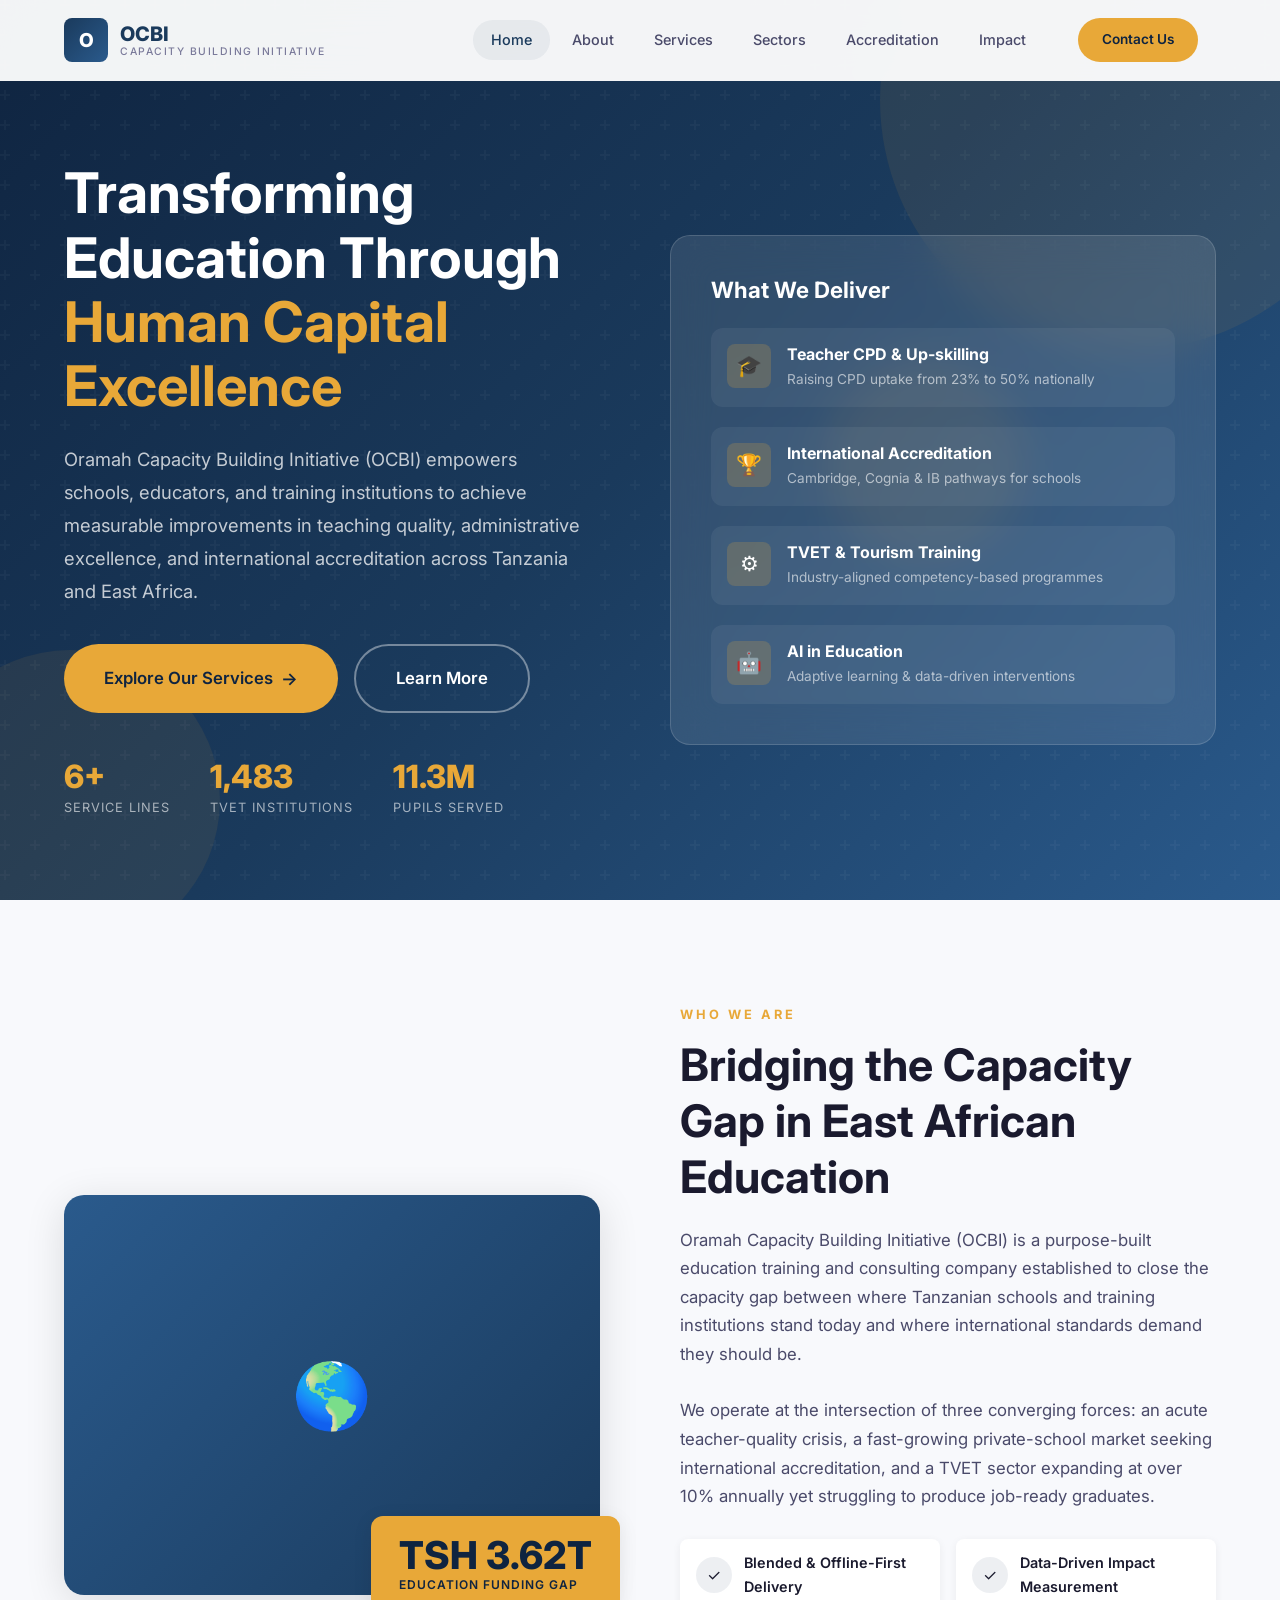
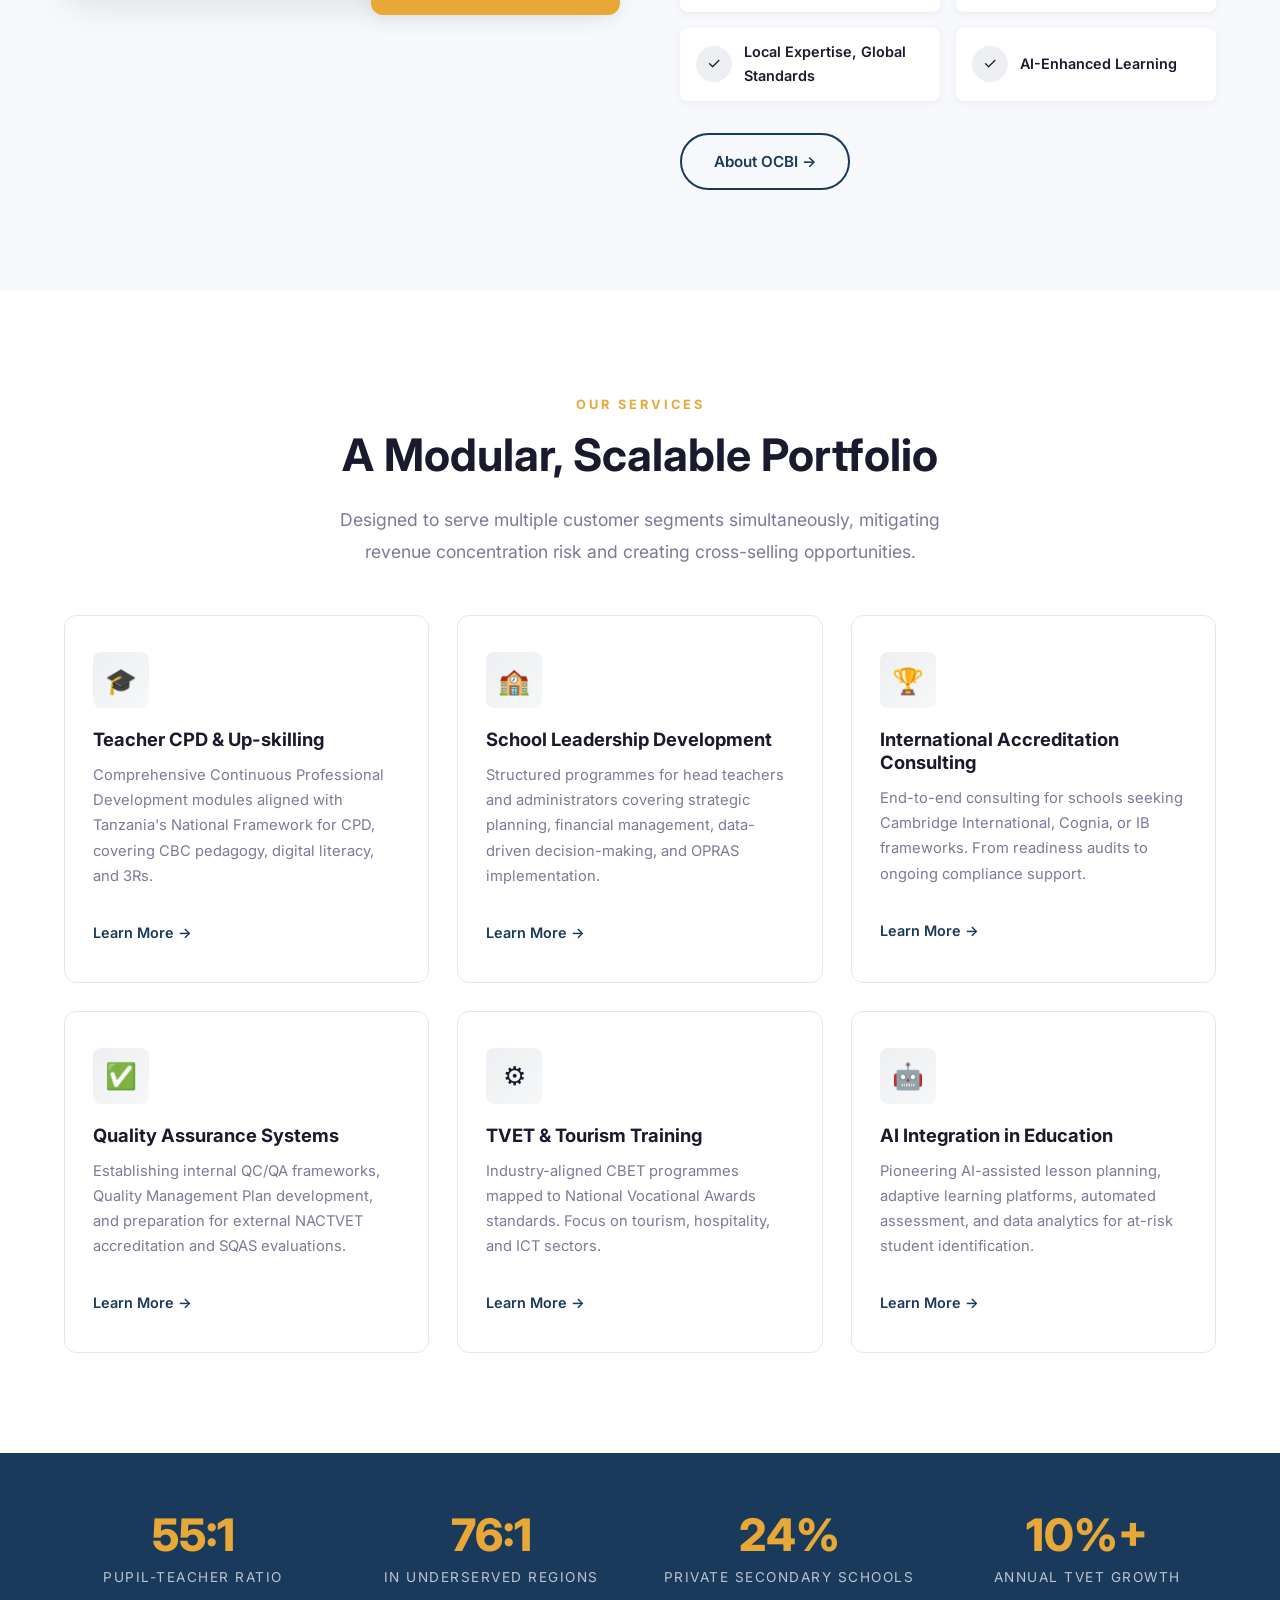
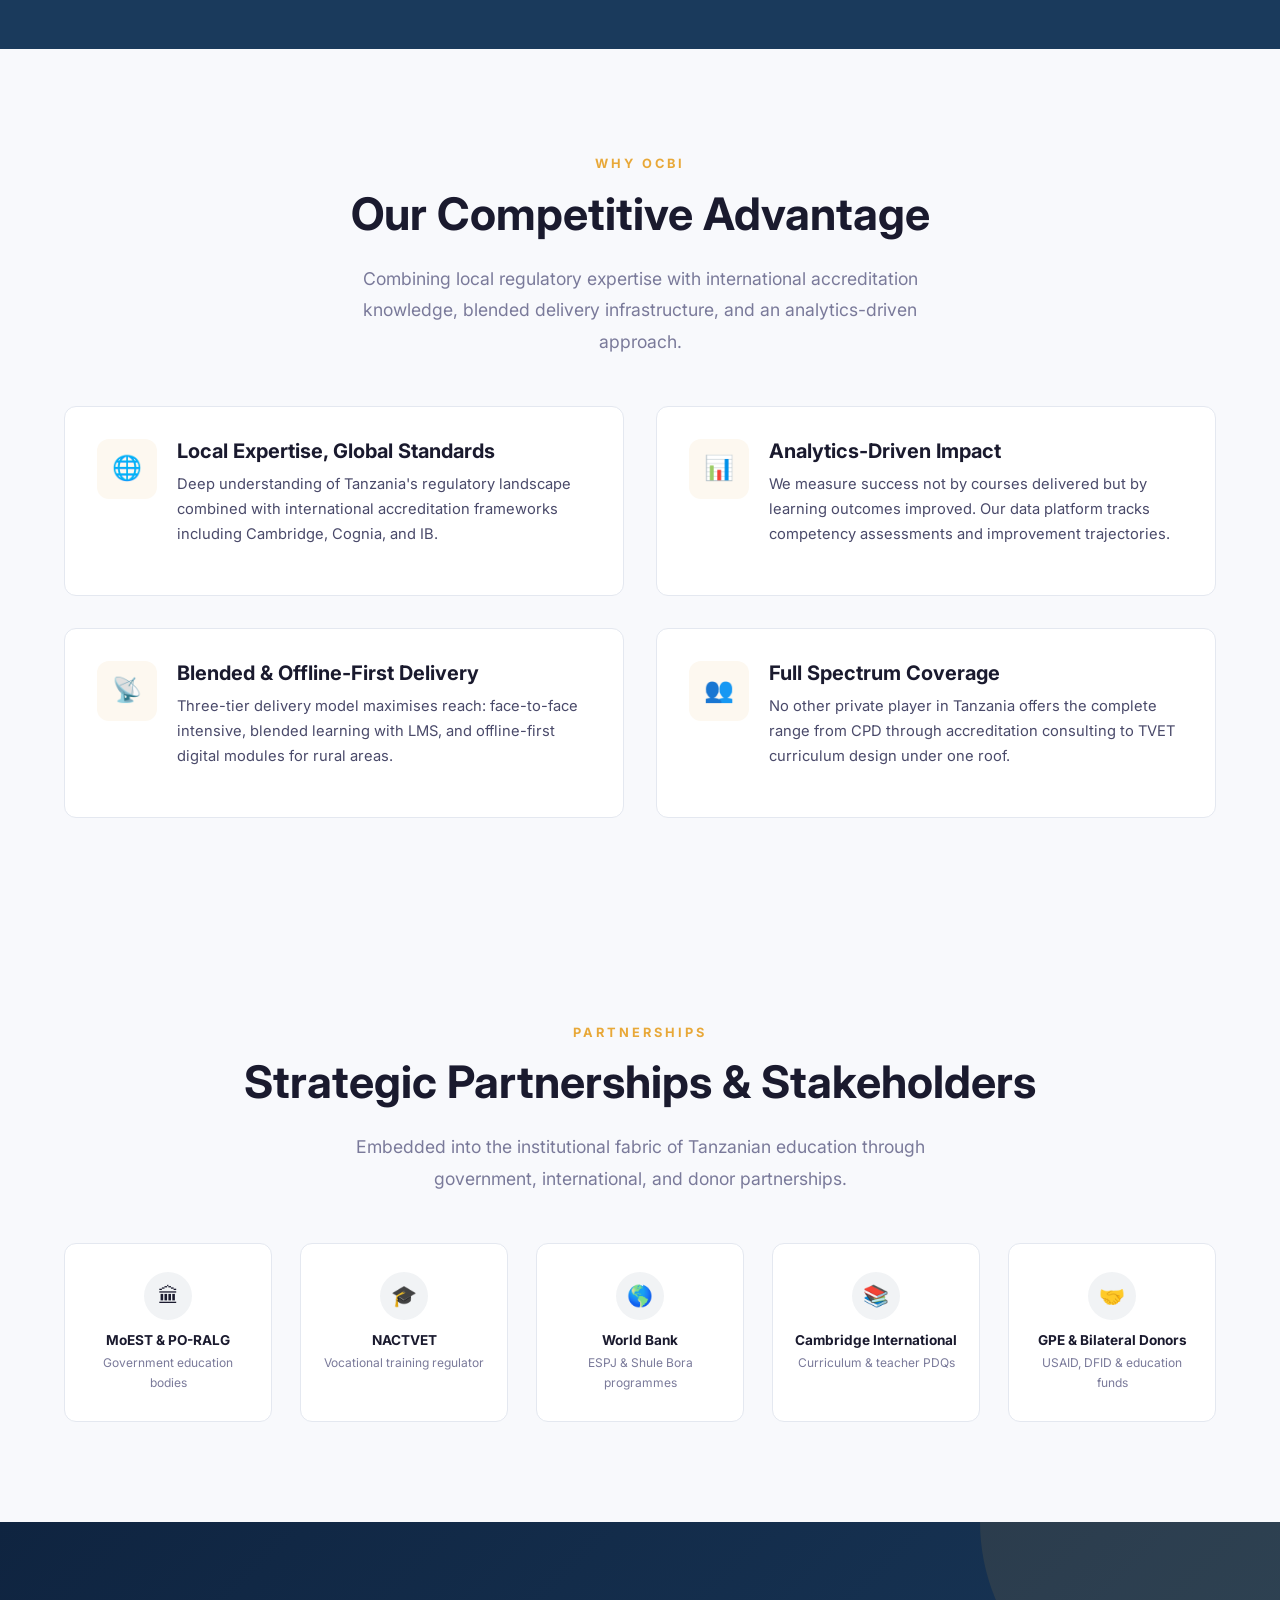
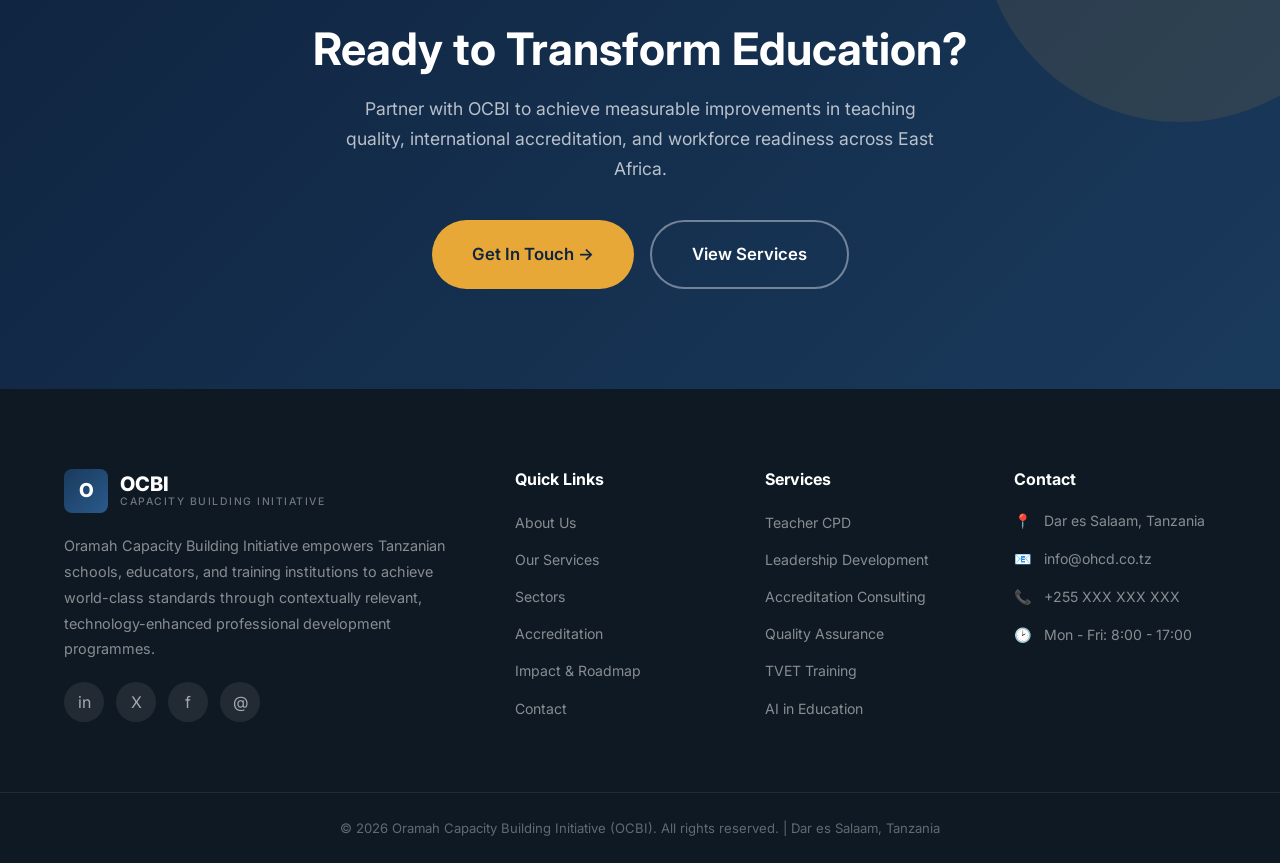
==== docs/index.html @ 350d7f21 "Rename to Oramah Capacity Building Initiative (OCBI) Rebrand from OHCD to OCBI across all pages. Mov" ====
<!DOCTYPE html>
<html lang="en">
<head>
  <meta charset="UTF-8">
  <meta name="viewport" content="width=device-width, initial-scale=1.0">
  <title>OCBI | Oramah Capacity Building Initiative</title>
  <meta name="description" content="Transforming education through professional development, international accreditation, and vocational training excellence in Tanzania and East Africa.">
  <link rel="preconnect" href="https://fonts.googleapis.com">
  <link href="https://fonts.googleapis.com/css2?family=Inter:wght@400;500;600;700;800&display=swap" rel="stylesheet">
  <link rel="stylesheet" href="css/styles.css">
</head>
<body>

  <!-- ========== HEADER ========== -->
  <header class="header" id="header">
    <div class="container">
      <a href="index.html" class="logo">
        <div class="logo-icon">O</div>
        <div class="logo-text">
          OCBI
          <span>Capacity Building Initiative</span>
        </div>
      </a>

      <nav class="nav-links" id="navLinks">
        <a href="index.html" class="active">Home</a>
        <a href="about.html">About</a>
        <a href="services.html">Services</a>
        <a href="sectors.html">Sectors</a>
        <a href="accreditation.html">Accreditation</a>
        <a href="impact.html">Impact</a>
        <a href="contact.html" class="nav-cta">
          <span class="btn btn-primary btn-sm">Contact Us</span>
        </a>
      </nav>

      <button class="mobile-toggle" id="mobileToggle" aria-label="Toggle menu">
        <span></span>
        <span></span>
        <span></span>
      </button>
    </div>
  </header>

  <!-- ========== HERO ========== -->
  <section class="hero">
    <div class="hero-bg-shapes">
      <div class="shape shape-1"></div>
      <div class="shape shape-2"></div>
      <div class="shape shape-3"></div>
    </div>
    <div class="container">
      <div class="hero-grid">
        <div class="hero-content">
          <h1>
            Transforming Education Through
            <span class="highlight">Human Capital Excellence</span>
          </h1>
          <p>
            Oramah Capacity Building Initiative (OCBI) empowers schools, educators, and training institutions
            to achieve measurable improvements in teaching quality, administrative excellence, and
            international accreditation across Tanzania and East Africa.
          </p>
          <div class="hero-buttons">
            <a href="services.html" class="btn btn-primary btn-lg">
              Explore Our Services
              <span class="btn-icon">&rarr;</span>
            </a>
            <a href="about.html" class="btn btn-secondary btn-lg">
              Learn More
            </a>
          </div>
          <div class="hero-stats">
            <div class="hero-stat">
              <div class="number">6+</div>
              <div class="label">Service Lines</div>
            </div>
            <div class="hero-stat">
              <div class="number">1,483</div>
              <div class="label">TVET Institutions</div>
            </div>
            <div class="hero-stat">
              <div class="number">11.3M</div>
              <div class="label">Pupils Served</div>
            </div>
          </div>
        </div>

        <div class="hero-visual">
          <div class="hero-card">
            <h3>What We Deliver</h3>
            <div class="hero-card-item">
              <div class="hero-card-icon">&#127891;</div>
              <div>
                <h4>Teacher CPD & Up-skilling</h4>
                <p>Raising CPD uptake from 23% to 50% nationally</p>
              </div>
            </div>
            <div class="hero-card-item">
              <div class="hero-card-icon">&#127942;</div>
              <div>
                <h4>International Accreditation</h4>
                <p>Cambridge, Cognia & IB pathways for schools</p>
              </div>
            </div>
            <div class="hero-card-item">
              <div class="hero-card-icon">&#9881;</div>
              <div>
                <h4>TVET & Tourism Training</h4>
                <p>Industry-aligned competency-based programmes</p>
              </div>
            </div>
            <div class="hero-card-item">
              <div class="hero-card-icon">&#129302;</div>
              <div>
                <h4>AI in Education</h4>
                <p>Adaptive learning & data-driven interventions</p>
              </div>
            </div>
          </div>
        </div>
      </div>
    </div>
  </section>

  <!-- ========== ABOUT PREVIEW ========== -->
  <section class="section about-preview">
    <div class="container">
      <div class="about-grid">
        <div class="about-image fade-up">
          <div class="about-image-main">&#127758;</div>
          <div class="about-image-badge">
            <div class="big-num">TSH 3.62T</div>
            <div class="badge-text">Education Funding Gap</div>
          </div>
        </div>
        <div class="about-text fade-up">
          <span class="section-label">Who We Are</span>
          <h2 class="section-title">Bridging the Capacity Gap in East African Education</h2>
          <p>
            Oramah Capacity Building Initiative (OCBI) is a purpose-built education training and consulting
            company established to close the capacity gap between where Tanzanian schools and training
            institutions stand today and where international standards demand they should be.
          </p>
          <p>
            We operate at the intersection of three converging forces: an acute teacher-quality crisis,
            a fast-growing private-school market seeking international accreditation, and a TVET sector
            expanding at over 10% annually yet struggling to produce job-ready graduates.
          </p>
          <div class="about-features">
            <div class="about-feature">
              <div class="about-feature-icon">&#10003;</div>
              <span>Blended & Offline-First Delivery</span>
            </div>
            <div class="about-feature">
              <div class="about-feature-icon">&#10003;</div>
              <span>Data-Driven Impact Measurement</span>
            </div>
            <div class="about-feature">
              <div class="about-feature-icon">&#10003;</div>
              <span>Local Expertise, Global Standards</span>
            </div>
            <div class="about-feature">
              <div class="about-feature-icon">&#10003;</div>
              <span>AI-Enhanced Learning</span>
            </div>
          </div>
          <a href="about.html" class="btn btn-outline">About OCBI &rarr;</a>
        </div>
      </div>
    </div>
  </section>

  <!-- ========== SERVICES OVERVIEW ========== -->
  <section class="section">
    <div class="container">
      <div class="text-center fade-up">
        <span class="section-label">Our Services</span>
        <h2 class="section-title">A Modular, Scalable Portfolio</h2>
        <p class="section-subtitle">
          Designed to serve multiple customer segments simultaneously, mitigating revenue concentration
          risk and creating cross-selling opportunities.
        </p>
      </div>
      <div class="services-grid">
        <div class="service-card fade-up">
          <div class="service-icon">&#127891;</div>
          <h3>Teacher CPD & Up-skilling</h3>
          <p>Comprehensive Continuous Professional Development modules aligned with Tanzania's National Framework for CPD, covering CBC pedagogy, digital literacy, and 3Rs.</p>
          <a href="services.html" class="learn-more">Learn More &rarr;</a>
        </div>
        <div class="service-card fade-up">
          <div class="service-icon">&#127979;</div>
          <h3>School Leadership Development</h3>
          <p>Structured programmes for head teachers and administrators covering strategic planning, financial management, data-driven decision-making, and OPRAS implementation.</p>
          <a href="services.html" class="learn-more">Learn More &rarr;</a>
        </div>
        <div class="service-card fade-up">
          <div class="service-icon">&#127942;</div>
          <h3>International Accreditation Consulting</h3>
          <p>End-to-end consulting for schools seeking Cambridge International, Cognia, or IB frameworks. From readiness audits to ongoing compliance support.</p>
          <a href="services.html" class="learn-more">Learn More &rarr;</a>
        </div>
        <div class="service-card fade-up">
          <div class="service-icon">&#9989;</div>
          <h3>Quality Assurance Systems</h3>
          <p>Establishing internal QC/QA frameworks, Quality Management Plan development, and preparation for external NACTVET accreditation and SQAS evaluations.</p>
          <a href="services.html" class="learn-more">Learn More &rarr;</a>
        </div>
        <div class="service-card fade-up">
          <div class="service-icon">&#9881;</div>
          <h3>TVET & Tourism Training</h3>
          <p>Industry-aligned CBET programmes mapped to National Vocational Awards standards. Focus on tourism, hospitality, and ICT sectors.</p>
          <a href="services.html" class="learn-more">Learn More &rarr;</a>
        </div>
        <div class="service-card fade-up">
          <div class="service-icon">&#129302;</div>
          <h3>AI Integration in Education</h3>
          <p>Pioneering AI-assisted lesson planning, adaptive learning platforms, automated assessment, and data analytics for at-risk student identification.</p>
          <a href="services.html" class="learn-more">Learn More &rarr;</a>
        </div>
      </div>
    </div>
  </section>

  <!-- ========== STATS BAR ========== -->
  <section class="stats-bar">
    <div class="container">
      <div class="stats-grid">
        <div class="stat-item fade-up">
          <div class="stat-number" data-count="55">55:1</div>
          <div class="stat-label">Pupil-Teacher Ratio</div>
        </div>
        <div class="stat-item fade-up">
          <div class="stat-number">76:1</div>
          <div class="stat-label">In Underserved Regions</div>
        </div>
        <div class="stat-item fade-up">
          <div class="stat-number">24%</div>
          <div class="stat-label">Private Secondary Schools</div>
        </div>
        <div class="stat-item fade-up">
          <div class="stat-number">10%+</div>
          <div class="stat-label">Annual TVET Growth</div>
        </div>
      </div>
    </div>
  </section>

  <!-- ========== WHY CHOOSE US ========== -->
  <section class="section" style="background: var(--bg-light);">
    <div class="container">
      <div class="text-center fade-up">
        <span class="section-label">Why OCBI</span>
        <h2 class="section-title">Our Competitive Advantage</h2>
        <p class="section-subtitle">
          Combining local regulatory expertise with international accreditation knowledge,
          blended delivery infrastructure, and an analytics-driven approach.
        </p>
      </div>
      <div class="why-grid">
        <div class="why-card fade-up">
          <div class="why-icon">&#127760;</div>
          <div>
            <h4>Local Expertise, Global Standards</h4>
            <p>Deep understanding of Tanzania's regulatory landscape combined with international accreditation frameworks including Cambridge, Cognia, and IB.</p>
          </div>
        </div>
        <div class="why-card fade-up">
          <div class="why-icon">&#128202;</div>
          <div>
            <h4>Analytics-Driven Impact</h4>
            <p>We measure success not by courses delivered but by learning outcomes improved. Our data platform tracks competency assessments and improvement trajectories.</p>
          </div>
        </div>
        <div class="why-card fade-up">
          <div class="why-icon">&#128225;</div>
          <div>
            <h4>Blended & Offline-First Delivery</h4>
            <p>Three-tier delivery model maximises reach: face-to-face intensive, blended learning with LMS, and offline-first digital modules for rural areas.</p>
          </div>
        </div>
        <div class="why-card fade-up">
          <div class="why-icon">&#128101;</div>
          <div>
            <h4>Full Spectrum Coverage</h4>
            <p>No other private player in Tanzania offers the complete range from CPD through accreditation consulting to TVET curriculum design under one roof.</p>
          </div>
        </div>
      </div>
    </div>
  </section>

  <!-- ========== PARTNERS ========== -->
  <section class="section partners">
    <div class="container">
      <div class="text-center fade-up">
        <span class="section-label">Partnerships</span>
        <h2 class="section-title">Strategic Partnerships & Stakeholders</h2>
        <p class="section-subtitle">
          Embedded into the institutional fabric of Tanzanian education through
          government, international, and donor partnerships.
        </p>
      </div>
      <div class="partners-grid">
        <div class="partner-card fade-up">
          <div class="partner-icon">&#127963;</div>
          <h5>MoEST & PO-RALG</h5>
          <p>Government education bodies</p>
        </div>
        <div class="partner-card fade-up">
          <div class="partner-icon">&#127891;</div>
          <h5>NACTVET</h5>
          <p>Vocational training regulator</p>
        </div>
        <div class="partner-card fade-up">
          <div class="partner-icon">&#127758;</div>
          <h5>World Bank</h5>
          <p>ESPJ & Shule Bora programmes</p>
        </div>
        <div class="partner-card fade-up">
          <div class="partner-icon">&#128218;</div>
          <h5>Cambridge International</h5>
          <p>Curriculum & teacher PDQs</p>
        </div>
        <div class="partner-card fade-up">
          <div class="partner-icon">&#129309;</div>
          <h5>GPE & Bilateral Donors</h5>
          <p>USAID, DFID & education funds</p>
        </div>
      </div>
    </div>
  </section>

  <!-- ========== CTA ========== -->
  <section class="section cta-section">
    <div class="container" style="position: relative; z-index: 2;">
      <div class="fade-up">
        <h2>Ready to Transform Education?</h2>
        <p>
          Partner with OCBI to achieve measurable improvements in teaching quality,
          international accreditation, and workforce readiness across East Africa.
        </p>
        <div class="cta-buttons">
          <a href="contact.html" class="btn btn-primary btn-lg">Get In Touch &rarr;</a>
          <a href="services.html" class="btn btn-secondary btn-lg">View Services</a>
        </div>
      </div>
    </div>
  </section>

  <!-- ========== FOOTER ========== -->
  <footer class="footer">
    <div class="container">
      <div class="footer-grid">
        <div class="footer-about">
          <a href="index.html" class="logo" style="margin-bottom: 20px;">
            <div class="logo-icon">O</div>
            <div class="logo-text" style="color: white;">
              OCBI
              <span style="color: rgba(255,255,255,0.4);">Capacity Building Initiative</span>
            </div>
          </a>
          <p>
            Oramah Capacity Building Initiative empowers Tanzanian schools, educators, and
            training institutions to achieve world-class standards through contextually
            relevant, technology-enhanced professional development programmes.
          </p>
          <div class="footer-social">
            <a href="#" aria-label="LinkedIn">in</a>
            <a href="#" aria-label="Twitter">X</a>
            <a href="#" aria-label="Facebook">f</a>
            <a href="#" aria-label="Email">@</a>
          </div>
        </div>

        <div>
          <h4>Quick Links</h4>
          <ul>
            <li><a href="about.html">About Us</a></li>
            <li><a href="services.html">Our Services</a></li>
            <li><a href="sectors.html">Sectors</a></li>
            <li><a href="accreditation.html">Accreditation</a></li>
            <li><a href="impact.html">Impact & Roadmap</a></li>
            <li><a href="contact.html">Contact</a></li>
          </ul>
        </div>

        <div>
          <h4>Services</h4>
          <ul>
            <li><a href="services.html">Teacher CPD</a></li>
            <li><a href="services.html">Leadership Development</a></li>
            <li><a href="services.html">Accreditation Consulting</a></li>
            <li><a href="services.html">Quality Assurance</a></li>
            <li><a href="services.html">TVET Training</a></li>
            <li><a href="services.html">AI in Education</a></li>
          </ul>
        </div>

        <div>
          <h4>Contact</h4>
          <div class="footer-contact-item">
            <span class="icon">&#128205;</span>
            <span>Dar es Salaam, Tanzania</span>
          </div>
          <div class="footer-contact-item">
            <span class="icon">&#128231;</span>
            <span>info@ohcd.co.tz</span>
          </div>
          <div class="footer-contact-item">
            <span class="icon">&#128222;</span>
            <span>+255 XXX XXX XXX</span>
          </div>
          <div class="footer-contact-item">
            <span class="icon">&#128337;</span>
            <span>Mon - Fri: 8:00 - 17:00</span>
          </div>
        </div>
      </div>
    </div>
    <div class="footer-bottom">
      <div class="container">
        &copy; 2026 Oramah Capacity Building Initiative (OCBI). All rights reserved. | Dar es Salaam, Tanzania
      </div>
    </div>
  </footer>

  <script src="js/main.js"></script>
</body>
</html>
---- docs/css/styles.css ----
/* ============================================
   ORAMAH HUMAN CAPITAL DEVELOPMENT (OCBI)
   Professional Website Styles
   ============================================ */

/* ---------- CSS Variables ---------- */
:root {
  --primary: #1a3a5c;
  --primary-dark: #0f2440;
  --primary-light: #2a5a8c;
  --accent: #e8a838;
  --accent-dark: #c98a20;
  --accent-light: #f5c462;
  --success: #2ecc71;
  --text-dark: #1a1a2e;
  --text-medium: #4a4a6a;
  --text-light: #7a7a9a;
  --bg-white: #ffffff;
  --bg-light: #f8f9fc;
  --bg-cream: #fdf8f0;
  --bg-dark: #0f1923;
  --border-light: #e4e8f0;
  --shadow-sm: 0 2px 8px rgba(0, 0, 0, 0.06);
  --shadow-md: 0 4px 20px rgba(0, 0, 0, 0.08);
  --shadow-lg: 0 8px 40px rgba(0, 0, 0, 0.12);
  --shadow-xl: 0 16px 60px rgba(0, 0, 0, 0.16);
  --radius-sm: 8px;
  --radius-md: 12px;
  --radius-lg: 20px;
  --radius-xl: 28px;
  --transition: all 0.3s cubic-bezier(0.4, 0, 0.2, 1);
  --font-heading: 'Inter', 'Segoe UI', sans-serif;
  --font-body: 'Inter', 'Segoe UI', sans-serif;
}

/* ---------- Reset & Base ---------- */
*,
*::before,
*::after {
  margin: 0;
  padding: 0;
  box-sizing: border-box;
}

html {
  scroll-behavior: smooth;
  font-size: 16px;
}

body {
  font-family: var(--font-body);
  color: var(--text-dark);
  line-height: 1.7;
  background: var(--bg-white);
  overflow-x: hidden;
}

a {
  text-decoration: none;
  color: inherit;
  transition: var(--transition);
}

ul {
  list-style: none;
}

img {
  max-width: 100%;
  height: auto;
  display: block;
}

.container {
  max-width: 1200px;
  margin: 0 auto;
  padding: 0 24px;
}

.container-wide {
  max-width: 1400px;
  margin: 0 auto;
  padding: 0 24px;
}

/* ---------- Typography ---------- */
h1, h2, h3, h4, h5, h6 {
  font-family: var(--font-heading);
  font-weight: 700;
  line-height: 1.25;
  color: var(--text-dark);
}

h1 { font-size: clamp(2.2rem, 5vw, 3.5rem); }
h2 { font-size: clamp(1.8rem, 4vw, 2.8rem); }
h3 { font-size: clamp(1.3rem, 3vw, 1.8rem); }
h4 { font-size: 1.25rem; }
h5 { font-size: 1.1rem; }

p {
  color: var(--text-medium);
  margin-bottom: 1rem;
}

.section-label {
  display: inline-block;
  font-size: 0.8rem;
  font-weight: 700;
  letter-spacing: 3px;
  text-transform: uppercase;
  color: var(--accent);
  margin-bottom: 12px;
}

.section-title {
  margin-bottom: 20px;
}

.section-subtitle {
  font-size: 1.1rem;
  color: var(--text-light);
  max-width: 640px;
  line-height: 1.8;
}

.text-center { text-align: center; }
.text-center .section-subtitle { margin: 0 auto; }

/* ---------- Buttons ---------- */
.btn {
  display: inline-flex;
  align-items: center;
  gap: 8px;
  padding: 14px 32px;
  border-radius: 50px;
  font-family: var(--font-body);
  font-size: 0.95rem;
  font-weight: 600;
  border: none;
  cursor: pointer;
  transition: var(--transition);
  white-space: nowrap;
}

.btn-primary {
  background: var(--accent);
  color: var(--primary-dark);
}

.btn-primary:hover {
  background: var(--accent-dark);
  transform: translateY(-2px);
  box-shadow: 0 8px 25px rgba(232, 168, 56, 0.35);
}

.btn-secondary {
  background: transparent;
  color: var(--bg-white);
  border: 2px solid rgba(255, 255, 255, 0.4);
}

.btn-secondary:hover {
  background: rgba(255, 255, 255, 0.1);
  border-color: rgba(255, 255, 255, 0.8);
}

.btn-outline {
  background: transparent;
  color: var(--primary);
  border: 2px solid var(--primary);
}

.btn-outline:hover {
  background: var(--primary);
  color: var(--bg-white);
  transform: translateY(-2px);
}

.btn-dark {
  background: var(--primary);
  color: var(--bg-white);
}

.btn-dark:hover {
  background: var(--primary-dark);
  transform: translateY(-2px);
  box-shadow: 0 8px 25px rgba(26, 58, 92, 0.35);
}

.btn-lg {
  padding: 18px 40px;
  font-size: 1.05rem;
}

.btn-sm {
  padding: 10px 24px;
  font-size: 0.85rem;
}

.btn-icon {
  font-size: 1.1rem;
}

/* ---------- Header / Navigation ---------- */
.header {
  position: fixed;
  top: 0;
  left: 0;
  right: 0;
  z-index: 1000;
  background: rgba(255, 255, 255, 0.95);
  backdrop-filter: blur(20px);
  border-bottom: 1px solid transparent;
  transition: var(--transition);
}

.header.scrolled {
  border-bottom-color: var(--border-light);
  box-shadow: var(--shadow-sm);
}

.header .container {
  display: flex;
  align-items: center;
  justify-content: space-between;
  height: 80px;
}

.logo {
  display: flex;
  align-items: center;
  gap: 12px;
}

.logo-icon {
  width: 44px;
  height: 44px;
  background: linear-gradient(135deg, var(--primary), var(--primary-light));
  border-radius: var(--radius-sm);
  display: flex;
  align-items: center;
  justify-content: center;
  color: var(--bg-white);
  font-weight: 800;
  font-size: 1.2rem;
}

.logo-text {
  font-size: 1.25rem;
  font-weight: 800;
  color: var(--primary);
  line-height: 1.2;
}

.logo-text span {
  display: block;
  font-size: 0.65rem;
  font-weight: 500;
  color: var(--text-light);
  letter-spacing: 1.5px;
  text-transform: uppercase;
}

.nav-links {
  display: flex;
  align-items: center;
  gap: 4px;
}

.nav-links a {
  padding: 8px 18px;
  font-size: 0.9rem;
  font-weight: 500;
  color: var(--text-medium);
  border-radius: 50px;
  transition: var(--transition);
}

.nav-links a:hover,
.nav-links a.active {
  color: var(--primary);
  background: rgba(26, 58, 92, 0.06);
}

.nav-cta {
  margin-left: 12px;
}

.mobile-toggle {
  display: none;
  background: none;
  border: none;
  cursor: pointer;
  padding: 8px;
}

.mobile-toggle span {
  display: block;
  width: 24px;
  height: 2px;
  background: var(--text-dark);
  margin: 6px 0;
  transition: var(--transition);
  border-radius: 2px;
}

/* ---------- Hero Section ---------- */
.hero {
  position: relative;
  min-height: 100vh;
  display: flex;
  align-items: center;
  background: linear-gradient(135deg, var(--primary-dark) 0%, var(--primary) 50%, var(--primary-light) 100%);
  overflow: hidden;
  padding-top: 80px;
}

.hero::before {
  content: '';
  position: absolute;
  top: 0;
  left: 0;
  right: 0;
  bottom: 0;
  background: url("data:image/svg+xml,%3Csvg width='60' height='60' viewBox='0 0 60 60' xmlns='http://www.w3.org/2000/svg'%3E%3Cg fill='none' fill-rule='evenodd'%3E%3Cg fill='%23ffffff' fill-opacity='0.03'%3E%3Cpath d='M36 34v-4h-2v4h-4v2h4v4h2v-4h4v-2h-4zm0-30V0h-2v4h-4v2h4v4h2V6h4V4h-4zM6 34v-4H4v4H0v2h4v4h2v-4h4v-2H6zM6 4V0H4v4H0v2h4v4h2V6h4V4H6z'/%3E%3C/g%3E%3C/g%3E%3C/svg%3E");
}

.hero-bg-shapes {
  position: absolute;
  top: 0;
  left: 0;
  right: 0;
  bottom: 0;
  pointer-events: none;
}

.hero-bg-shapes .shape {
  position: absolute;
  border-radius: 50%;
  opacity: 0.08;
  background: var(--accent);
}

.hero-bg-shapes .shape-1 {
  width: 500px;
  height: 500px;
  top: -150px;
  right: -100px;
}

.hero-bg-shapes .shape-2 {
  width: 300px;
  height: 300px;
  bottom: -50px;
  left: -80px;
}

.hero-bg-shapes .shape-3 {
  width: 200px;
  height: 200px;
  top: 40%;
  right: 20%;
}

.hero .container {
  position: relative;
  z-index: 2;
}

.hero-grid {
  display: grid;
  grid-template-columns: 1fr 1fr;
  gap: 60px;
  align-items: center;
}

.hero-content h1 {
  color: var(--bg-white);
  margin-bottom: 24px;
  line-height: 1.15;
}

.hero-content h1 .highlight {
  color: var(--accent);
  display: inline;
}

.hero-content p {
  font-size: 1.15rem;
  color: rgba(255, 255, 255, 0.75);
  margin-bottom: 36px;
  max-width: 520px;
  line-height: 1.8;
}

.hero-buttons {
  display: flex;
  gap: 16px;
  flex-wrap: wrap;
  margin-bottom: 48px;
}

.hero-stats {
  display: flex;
  gap: 40px;
}

.hero-stat {
  text-align: left;
}

.hero-stat .number {
  font-size: 2rem;
  font-weight: 800;
  color: var(--accent);
  line-height: 1;
  margin-bottom: 4px;
}

.hero-stat .label {
  font-size: 0.8rem;
  color: rgba(255, 255, 255, 0.6);
  text-transform: uppercase;
  letter-spacing: 1px;
}

.hero-visual {
  position: relative;
}

.hero-card {
  background: rgba(255, 255, 255, 0.1);
  backdrop-filter: blur(20px);
  border: 1px solid rgba(255, 255, 255, 0.15);
  border-radius: var(--radius-lg);
  padding: 40px;
  color: var(--bg-white);
}

.hero-card h3 {
  color: var(--bg-white);
  margin-bottom: 24px;
  font-size: 1.4rem;
}

.hero-card-item {
  display: flex;
  align-items: flex-start;
  gap: 16px;
  margin-bottom: 20px;
  padding: 16px;
  border-radius: var(--radius-md);
  background: rgba(255, 255, 255, 0.06);
  transition: var(--transition);
}

.hero-card-item:hover {
  background: rgba(255, 255, 255, 0.12);
}

.hero-card-item:last-child {
  margin-bottom: 0;
}

.hero-card-icon {
  width: 44px;
  height: 44px;
  border-radius: var(--radius-sm);
  background: rgba(232, 168, 56, 0.2);
  display: flex;
  align-items: center;
  justify-content: center;
  flex-shrink: 0;
  font-size: 1.3rem;
}

.hero-card-item h4 {
  color: var(--bg-white);
  font-size: 1rem;
  margin-bottom: 4px;
}

.hero-card-item p {
  font-size: 0.85rem;
  color: rgba(255, 255, 255, 0.6);
  margin: 0;
}

/* ---------- Section Spacing ---------- */
.section {
  padding: 100px 0;
}

.section-sm {
  padding: 60px 0;
}

.section-lg {
  padding: 120px 0;
}

/* ---------- About Preview ---------- */
.about-preview {
  background: var(--bg-light);
}

.about-grid {
  display: grid;
  grid-template-columns: 1fr 1fr;
  gap: 80px;
  align-items: center;
}

.about-image {
  position: relative;
}

.about-image-main {
  width: 100%;
  border-radius: var(--radius-lg);
  background: linear-gradient(135deg, var(--primary-light), var(--primary));
  height: 400px;
  display: flex;
  align-items: center;
  justify-content: center;
  color: white;
  font-size: 4rem;
  box-shadow: var(--shadow-lg);
}

.about-image-badge {
  position: absolute;
  bottom: -20px;
  right: -20px;
  background: var(--accent);
  color: var(--primary-dark);
  padding: 20px 28px;
  border-radius: var(--radius-md);
  box-shadow: var(--shadow-md);
}

.about-image-badge .big-num {
  font-size: 2.4rem;
  font-weight: 800;
  line-height: 1;
}

.about-image-badge .badge-text {
  font-size: 0.75rem;
  font-weight: 600;
  text-transform: uppercase;
  letter-spacing: 1px;
}

.about-text h2 {
  margin-bottom: 20px;
}

.about-text > p {
  font-size: 1.05rem;
  margin-bottom: 28px;
}

.about-features {
  display: grid;
  grid-template-columns: 1fr 1fr;
  gap: 16px;
  margin-bottom: 32px;
}

.about-feature {
  display: flex;
  align-items: center;
  gap: 12px;
  padding: 12px 16px;
  background: var(--bg-white);
  border-radius: var(--radius-sm);
  box-shadow: var(--shadow-sm);
}

.about-feature-icon {
  width: 36px;
  height: 36px;
  border-radius: 50%;
  background: rgba(26, 58, 92, 0.08);
  display: flex;
  align-items: center;
  justify-content: center;
  flex-shrink: 0;
  font-size: 1rem;
}

.about-feature span {
  font-size: 0.9rem;
  font-weight: 600;
  color: var(--text-dark);
}

/* ---------- Services Section ---------- */
.services-grid {
  display: grid;
  grid-template-columns: repeat(3, 1fr);
  gap: 28px;
  margin-top: 48px;
}

.service-card {
  background: var(--bg-white);
  border: 1px solid var(--border-light);
  border-radius: var(--radius-md);
  padding: 36px 28px;
  transition: var(--transition);
  position: relative;
  overflow: hidden;
}

.service-card::before {
  content: '';
  position: absolute;
  top: 0;
  left: 0;
  right: 0;
  height: 4px;
  background: var(--accent);
  transform: scaleX(0);
  transform-origin: left;
  transition: var(--transition);
}

.service-card:hover {
  transform: translateY(-6px);
  box-shadow: var(--shadow-lg);
  border-color: transparent;
}

.service-card:hover::before {
  transform: scaleX(1);
}

.service-icon {
  width: 56px;
  height: 56px;
  border-radius: var(--radius-sm);
  background: linear-gradient(135deg, rgba(26, 58, 92, 0.08), rgba(26, 58, 92, 0.04));
  display: flex;
  align-items: center;
  justify-content: center;
  font-size: 1.6rem;
  margin-bottom: 20px;
}

.service-card h3 {
  font-size: 1.15rem;
  margin-bottom: 12px;
}

.service-card p {
  font-size: 0.92rem;
  color: var(--text-light);
  line-height: 1.7;
}

.service-card .learn-more {
  display: inline-flex;
  align-items: center;
  gap: 6px;
  margin-top: 16px;
  font-size: 0.9rem;
  font-weight: 600;
  color: var(--primary);
}

.service-card .learn-more:hover {
  gap: 10px;
  color: var(--accent-dark);
}

/* ---------- Stats Bar ---------- */
.stats-bar {
  background: var(--primary);
  color: var(--bg-white);
  padding: 60px 0;
}

.stats-grid {
  display: grid;
  grid-template-columns: repeat(4, 1fr);
  gap: 40px;
}

.stat-item {
  text-align: center;
}

.stat-number {
  font-size: 2.8rem;
  font-weight: 800;
  color: var(--accent);
  line-height: 1;
  margin-bottom: 8px;
}

.stat-label {
  font-size: 0.85rem;
  color: rgba(255, 255, 255, 0.7);
  text-transform: uppercase;
  letter-spacing: 1.5px;
}

/* ---------- Why Choose Us ---------- */
.why-grid {
  display: grid;
  grid-template-columns: repeat(2, 1fr);
  gap: 32px;
  margin-top: 48px;
}

.why-card {
  display: flex;
  gap: 20px;
  padding: 32px;
  background: var(--bg-white);
  border-radius: var(--radius-md);
  border: 1px solid var(--border-light);
  transition: var(--transition);
}

.why-card:hover {
  box-shadow: var(--shadow-md);
  border-color: transparent;
}

.why-icon {
  width: 60px;
  height: 60px;
  border-radius: var(--radius-md);
  background: var(--bg-cream);
  display: flex;
  align-items: center;
  justify-content: center;
  flex-shrink: 0;
  font-size: 1.5rem;
}

.why-card h4 {
  margin-bottom: 8px;
}

.why-card p {
  font-size: 0.92rem;
}

/* ---------- Partners Section ---------- */
.partners {
  background: var(--bg-light);
}

.partners-grid {
  display: grid;
  grid-template-columns: repeat(5, 1fr);
  gap: 28px;
  margin-top: 48px;
}

.partner-card {
  background: var(--bg-white);
  border: 1px solid var(--border-light);
  border-radius: var(--radius-md);
  padding: 28px 20px;
  text-align: center;
  transition: var(--transition);
}

.partner-card:hover {
  box-shadow: var(--shadow-md);
  transform: translateY(-4px);
}

.partner-icon {
  width: 48px;
  height: 48px;
  border-radius: 50%;
  margin: 0 auto 12px;
  background: rgba(26, 58, 92, 0.06);
  display: flex;
  align-items: center;
  justify-content: center;
  font-size: 1.3rem;
}

.partner-card h5 {
  font-size: 0.85rem;
  color: var(--text-dark);
  margin-bottom: 4px;
}

.partner-card p {
  font-size: 0.75rem;
  color: var(--text-light);
  margin: 0;
}

/* ---------- CTA Section ---------- */
.cta-section {
  background: linear-gradient(135deg, var(--primary-dark), var(--primary));
  color: var(--bg-white);
  text-align: center;
  position: relative;
  overflow: hidden;
}

.cta-section::before {
  content: '';
  position: absolute;
  width: 400px;
  height: 400px;
  border-radius: 50%;
  background: rgba(232, 168, 56, 0.1);
  top: -200px;
  right: -100px;
}

.cta-section h2 {
  color: var(--bg-white);
  margin-bottom: 16px;
}

.cta-section p {
  color: rgba(255, 255, 255, 0.7);
  max-width: 600px;
  margin: 0 auto 36px;
  font-size: 1.1rem;
}

.cta-buttons {
  display: flex;
  gap: 16px;
  justify-content: center;
}

/* ---------- Footer ---------- */
.footer {
  background: var(--bg-dark);
  color: rgba(255, 255, 255, 0.7);
  padding: 80px 0 0;
}

.footer-grid {
  display: grid;
  grid-template-columns: 2fr 1fr 1fr 1fr;
  gap: 48px;
  margin-bottom: 60px;
}

.footer-about p {
  font-size: 0.9rem;
  color: rgba(255, 255, 255, 0.5);
  margin-bottom: 20px;
  line-height: 1.8;
}

.footer-social {
  display: flex;
  gap: 12px;
}

.footer-social a {
  width: 40px;
  height: 40px;
  border-radius: 50%;
  background: rgba(255, 255, 255, 0.08);
  display: flex;
  align-items: center;
  justify-content: center;
  color: rgba(255, 255, 255, 0.6);
  transition: var(--transition);
}

.footer-social a:hover {
  background: var(--accent);
  color: var(--primary-dark);
}

.footer h4 {
  color: var(--bg-white);
  font-size: 1rem;
  margin-bottom: 20px;
}

.footer ul li {
  margin-bottom: 10px;
}

.footer ul a {
  font-size: 0.88rem;
  color: rgba(255, 255, 255, 0.5);
}

.footer ul a:hover {
  color: var(--accent);
}

.footer-contact-item {
  display: flex;
  gap: 12px;
  margin-bottom: 14px;
  font-size: 0.88rem;
  color: rgba(255, 255, 255, 0.5);
}

.footer-contact-item .icon {
  color: var(--accent);
  flex-shrink: 0;
}

.footer-bottom {
  border-top: 1px solid rgba(255, 255, 255, 0.08);
  padding: 24px 0;
  text-align: center;
  font-size: 0.82rem;
  color: rgba(255, 255, 255, 0.35);
}

/* ---------- Page Header ---------- */
.page-header {
  background: linear-gradient(135deg, var(--primary-dark), var(--primary));
  padding: 140px 0 80px;
  text-align: center;
  position: relative;
  overflow: hidden;
}

.page-header::before {
  content: '';
  position: absolute;
  top: 0;
  left: 0;
  right: 0;
  bottom: 0;
  background: url("data:image/svg+xml,%3Csvg width='60' height='60' viewBox='0 0 60 60' xmlns='http://www.w3.org/2000/svg'%3E%3Cg fill='none' fill-rule='evenodd'%3E%3Cg fill='%23ffffff' fill-opacity='0.03'%3E%3Cpath d='M36 34v-4h-2v4h-4v2h4v4h2v-4h4v-2h-4zm0-30V0h-2v4h-4v2h4v4h2V6h4V4h-4zM6 34v-4H4v4H0v2h4v4h2v-4h4v-2H6zM6 4V0H4v4H0v2h4v4h2V6h4V4H6z'/%3E%3C/g%3E%3C/g%3E%3C/svg%3E");
}

.page-header h1 {
  color: var(--bg-white);
  margin-bottom: 16px;
  position: relative;
}

.page-header p {
  color: rgba(255, 255, 255, 0.6);
  font-size: 1.15rem;
  max-width: 600px;
  margin: 0 auto;
  position: relative;
}

.breadcrumb {
  display: flex;
  justify-content: center;
  gap: 8px;
  margin-bottom: 24px;
  font-size: 0.85rem;
  color: rgba(255, 255, 255, 0.4);
  position: relative;
}

.breadcrumb a {
  color: rgba(255, 255, 255, 0.6);
}

.breadcrumb a:hover {
  color: var(--accent);
}

/* ---------- About Page Specifics ---------- */
.values-grid {
  display: grid;
  grid-template-columns: repeat(3, 1fr);
  gap: 28px;
  margin-top: 48px;
}

.value-card {
  text-align: center;
  padding: 40px 28px;
  background: var(--bg-white);
  border-radius: var(--radius-md);
  border: 1px solid var(--border-light);
  transition: var(--transition);
}

.value-card:hover {
  transform: translateY(-6px);
  box-shadow: var(--shadow-md);
}

.value-icon {
  width: 72px;
  height: 72px;
  border-radius: 50%;
  background: var(--bg-cream);
  display: flex;
  align-items: center;
  justify-content: center;
  margin: 0 auto 20px;
  font-size: 2rem;
}

.value-card h4 {
  margin-bottom: 12px;
  color: var(--primary);
}

.value-card p {
  font-size: 0.92rem;
}

/* Team Section */
.team-grid {
  display: grid;
  grid-template-columns: repeat(3, 1fr);
  gap: 36px;
  margin-top: 48px;
  max-width: 1100px;
  margin-left: auto;
  margin-right: auto;
}

.team-card {
  background: var(--bg-white);
  border-radius: var(--radius-md);
  overflow: hidden;
  box-shadow: var(--shadow-md);
  transition: var(--transition);
}

.team-card:hover {
  transform: translateY(-6px);
  box-shadow: var(--shadow-lg);
}

.team-photo {
  height: 260px;
  background: linear-gradient(135deg, var(--primary), var(--primary-light));
  display: flex;
  align-items: center;
  justify-content: center;
  font-size: 5rem;
  color: rgba(255, 255, 255, 0.3);
}

.team-info {
  padding: 24px;
  text-align: center;
}

.team-info h4 {
  margin-bottom: 4px;
}

.team-info .role {
  font-size: 0.85rem;
  color: var(--accent-dark);
  font-weight: 600;
  margin-bottom: 12px;
}

.team-info p {
  font-size: 0.88rem;
}

/* Timeline */
.timeline {
  position: relative;
  max-width: 800px;
  margin: 48px auto 0;
}

.timeline::before {
  content: '';
  position: absolute;
  left: 50%;
  transform: translateX(-50%);
  width: 3px;
  height: 100%;
  background: var(--border-light);
}

.timeline-item {
  display: flex;
  margin-bottom: 40px;
  position: relative;
}

.timeline-item:nth-child(odd) {
  justify-content: flex-start;
  padding-right: calc(50% + 40px);
  text-align: right;
}

.timeline-item:nth-child(even) {
  justify-content: flex-end;
  padding-left: calc(50% + 40px);
}

.timeline-dot {
  position: absolute;
  left: 50%;
  transform: translateX(-50%);
  width: 18px;
  height: 18px;
  border-radius: 50%;
  background: var(--accent);
  border: 4px solid var(--bg-light);
  z-index: 2;
}

.timeline-content {
  background: var(--bg-white);
  padding: 24px;
  border-radius: var(--radius-md);
  box-shadow: var(--shadow-sm);
  border: 1px solid var(--border-light);
}

.timeline-content h4 {
  color: var(--primary);
  margin-bottom: 8px;
}

.timeline-content p {
  font-size: 0.9rem;
  margin: 0;
}

/* ---------- Services Page Specifics ---------- */
.service-detail {
  display: grid;
  grid-template-columns: 1fr 1fr;
  gap: 60px;
  align-items: center;
  margin-bottom: 80px;
  padding-bottom: 80px;
  border-bottom: 1px solid var(--border-light);
}

.service-detail:last-child {
  border-bottom: none;
  margin-bottom: 0;
  padding-bottom: 0;
}

.service-detail:nth-child(even) {
  direction: rtl;
}

.service-detail:nth-child(even) > * {
  direction: ltr;
}

.service-detail-visual {
  border-radius: var(--radius-lg);
  background: linear-gradient(135deg, var(--primary-light), var(--primary));
  height: 320px;
  display: flex;
  align-items: center;
  justify-content: center;
  font-size: 5rem;
  box-shadow: var(--shadow-lg);
}

.service-detail-content .section-label {
  margin-bottom: 8px;
}

.service-detail-content h3 {
  margin-bottom: 16px;
  font-size: 1.6rem;
}

.service-detail-content > p {
  margin-bottom: 24px;
  font-size: 1rem;
}

.service-features {
  display: flex;
  flex-direction: column;
  gap: 12px;
}

.service-feature {
  display: flex;
  align-items: center;
  gap: 12px;
  font-size: 0.92rem;
  color: var(--text-medium);
}

.service-feature .check {
  width: 24px;
  height: 24px;
  border-radius: 50%;
  background: rgba(46, 204, 113, 0.12);
  color: var(--success);
  display: flex;
  align-items: center;
  justify-content: center;
  flex-shrink: 0;
  font-size: 0.8rem;
}

/* ---------- Accreditation Page ---------- */
.pathway-cards {
  display: grid;
  grid-template-columns: repeat(2, 1fr);
  gap: 32px;
  margin-top: 48px;
}

.pathway-card {
  background: var(--bg-white);
  border: 2px solid var(--border-light);
  border-radius: var(--radius-lg);
  padding: 36px;
  transition: var(--transition);
}

.pathway-card:hover {
  border-color: var(--accent);
  box-shadow: var(--shadow-md);
}

.pathway-card .pathway-header {
  display: flex;
  align-items: center;
  gap: 16px;
  margin-bottom: 20px;
}

.pathway-badge {
  width: 56px;
  height: 56px;
  border-radius: var(--radius-md);
  display: flex;
  align-items: center;
  justify-content: center;
  font-weight: 800;
  font-size: 0.75rem;
  color: var(--bg-white);
}

.pathway-badge.national { background: var(--success); }
.pathway-badge.cambridge { background: #e74c3c; }
.pathway-badge.cognia { background: #3498db; }
.pathway-badge.ib { background: #9b59b6; }

.pathway-card h3 {
  margin-bottom: 16px;
}

.pathway-card .pathway-details {
  display: flex;
  flex-direction: column;
  gap: 12px;
}

.pathway-detail {
  display: flex;
  gap: 12px;
  font-size: 0.9rem;
}

.pathway-detail .detail-label {
  font-weight: 700;
  color: var(--text-dark);
  min-width: 120px;
  flex-shrink: 0;
}

.pathway-detail .detail-value {
  color: var(--text-medium);
}

/* ---------- Sectors / Markets Page ---------- */
.segment-cards {
  display: grid;
  grid-template-columns: repeat(2, 1fr);
  gap: 32px;
  margin-top: 48px;
}

.segment-card {
  background: var(--bg-white);
  border: 1px solid var(--border-light);
  border-radius: var(--radius-lg);
  padding: 36px;
  transition: var(--transition);
}

.segment-card:hover {
  box-shadow: var(--shadow-md);
}

.segment-card-header {
  display: flex;
  align-items: center;
  gap: 16px;
  margin-bottom: 16px;
}

.segment-icon {
  width: 52px;
  height: 52px;
  border-radius: var(--radius-md);
  display: flex;
  align-items: center;
  justify-content: center;
  font-size: 1.5rem;
  background: var(--bg-cream);
}

.segment-card h3 {
  font-size: 1.2rem;
}

.segment-card p {
  font-size: 0.92rem;
  margin-bottom: 16px;
}

.segment-entry {
  display: inline-block;
  padding: 6px 16px;
  background: rgba(26, 58, 92, 0.06);
  border-radius: 50px;
  font-size: 0.82rem;
  font-weight: 600;
  color: var(--primary);
}

/* Geographic map section */
.geo-grid {
  display: grid;
  grid-template-columns: repeat(3, 1fr);
  gap: 28px;
  margin-top: 48px;
}

.geo-card {
  background: var(--bg-white);
  border-radius: var(--radius-md);
  padding: 28px;
  border: 1px solid var(--border-light);
  text-align: center;
  transition: var(--transition);
}

.geo-card:hover {
  box-shadow: var(--shadow-md);
  transform: translateY(-4px);
}

.geo-card .geo-emoji {
  font-size: 2.5rem;
  margin-bottom: 12px;
}

.geo-card h4 {
  margin-bottom: 8px;
  color: var(--primary);
}

.geo-card p {
  font-size: 0.85rem;
}

.geo-card .phase-badge {
  display: inline-block;
  margin-top: 12px;
  padding: 4px 14px;
  border-radius: 50px;
  font-size: 0.75rem;
  font-weight: 700;
  text-transform: uppercase;
  letter-spacing: 1px;
}

.phase-1 { background: rgba(46, 204, 113, 0.12); color: #27ae60; }
.phase-2 { background: rgba(52, 152, 219, 0.12); color: #2980b9; }
.phase-3 { background: rgba(155, 89, 182, 0.12); color: #8e44ad; }

/* ---------- Impact Page ---------- */
.impact-grid {
  display: grid;
  grid-template-columns: repeat(2, 1fr);
  gap: 32px;
  margin-top: 48px;
}

.impact-card {
  background: var(--bg-white);
  border-radius: var(--radius-md);
  padding: 32px;
  border: 1px solid var(--border-light);
  transition: var(--transition);
}

.impact-card:hover {
  box-shadow: var(--shadow-md);
}

.impact-card-header {
  display: flex;
  align-items: center;
  gap: 16px;
  margin-bottom: 16px;
}

.impact-icon {
  width: 48px;
  height: 48px;
  border-radius: var(--radius-sm);
  display: flex;
  align-items: center;
  justify-content: center;
  font-size: 1.3rem;
  background: var(--bg-cream);
}

.impact-card h4 {
  color: var(--primary);
}

.impact-card p {
  font-size: 0.92rem;
  margin-bottom: 12px;
}

.impact-target {
  display: inline-flex;
  align-items: center;
  gap: 8px;
  padding: 8px 16px;
  background: rgba(46, 204, 113, 0.08);
  border-radius: var(--radius-sm);
  font-size: 0.85rem;
  font-weight: 600;
  color: #27ae60;
}

/* Financial projections table */
.projections-table {
  width: 100%;
  border-collapse: collapse;
  margin-top: 32px;
  background: var(--bg-white);
  border-radius: var(--radius-md);
  overflow: hidden;
  box-shadow: var(--shadow-sm);
}

.projections-table thead {
  background: var(--primary);
  color: var(--bg-white);
}

.projections-table th {
  padding: 16px 20px;
  text-align: left;
  font-size: 0.88rem;
  font-weight: 600;
}

.projections-table td {
  padding: 14px 20px;
  border-bottom: 1px solid var(--border-light);
  font-size: 0.9rem;
  color: var(--text-medium);
}

.projections-table tbody tr:hover {
  background: var(--bg-light);
}

.projections-table .total-row {
  font-weight: 700;
  background: var(--bg-cream);
}

.projections-table .total-row td {
  color: var(--primary);
}

/* ---------- Contact Page ---------- */
.contact-grid {
  display: grid;
  grid-template-columns: 1fr 1fr;
  gap: 60px;
  margin-top: 48px;
}

.contact-info-cards {
  display: flex;
  flex-direction: column;
  gap: 20px;
}

.contact-info-card {
  display: flex;
  gap: 20px;
  padding: 24px;
  background: var(--bg-light);
  border-radius: var(--radius-md);
  transition: var(--transition);
}

.contact-info-card:hover {
  background: var(--bg-cream);
}

.contact-card-icon {
  width: 52px;
  height: 52px;
  border-radius: var(--radius-sm);
  background: var(--primary);
  color: var(--bg-white);
  display: flex;
  align-items: center;
  justify-content: center;
  flex-shrink: 0;
  font-size: 1.3rem;
}

.contact-info-card h4 {
  font-size: 1rem;
  margin-bottom: 4px;
}

.contact-info-card p {
  font-size: 0.9rem;
  margin: 0;
}

.contact-form {
  background: var(--bg-white);
  border: 1px solid var(--border-light);
  border-radius: var(--radius-lg);
  padding: 40px;
  box-shadow: var(--shadow-sm);
}

.contact-form h3 {
  margin-bottom: 24px;
}

.form-group {
  margin-bottom: 20px;
}

.form-group label {
  display: block;
  font-size: 0.88rem;
  font-weight: 600;
  color: var(--text-dark);
  margin-bottom: 6px;
}

.form-group input,
.form-group select,
.form-group textarea {
  width: 100%;
  padding: 12px 16px;
  border: 1px solid var(--border-light);
  border-radius: var(--radius-sm);
  font-family: var(--font-body);
  font-size: 0.92rem;
  color: var(--text-dark);
  transition: var(--transition);
  background: var(--bg-light);
}

.form-group input:focus,
.form-group select:focus,
.form-group textarea:focus {
  outline: none;
  border-color: var(--primary);
  box-shadow: 0 0 0 3px rgba(26, 58, 92, 0.1);
  background: var(--bg-white);
}

.form-group textarea {
  min-height: 120px;
  resize: vertical;
}

.form-row {
  display: grid;
  grid-template-columns: 1fr 1fr;
  gap: 16px;
}

/* ---------- Scroll Animations ---------- */
.fade-up {
  opacity: 0;
  transform: translateY(30px);
  transition: opacity 0.6s ease, transform 0.6s ease;
}

.fade-up.visible {
  opacity: 1;
  transform: translateY(0);
}

.fade-in {
  opacity: 0;
  transition: opacity 0.6s ease;
}

.fade-in.visible {
  opacity: 1;
}

/* ---------- Responsive ---------- */
@media (max-width: 1024px) {
  .hero-grid {
    grid-template-columns: 1fr;
    text-align: center;
  }

  .hero-content p {
    margin: 0 auto 36px;
  }

  .hero-buttons {
    justify-content: center;
  }

  .hero-stats {
    justify-content: center;
  }

  .hero-visual {
    display: none;
  }

  .services-grid {
    grid-template-columns: repeat(2, 1fr);
  }

  .about-grid {
    grid-template-columns: 1fr;
    gap: 40px;
  }

  .footer-grid {
    grid-template-columns: 1fr 1fr;
    gap: 36px;
  }

  .service-detail {
    grid-template-columns: 1fr;
    gap: 32px;
  }

  .service-detail:nth-child(even) {
    direction: ltr;
  }

  .partners-grid {
    grid-template-columns: repeat(3, 1fr);
  }

  .pathway-cards {
    grid-template-columns: 1fr;
  }
}

@media (max-width: 768px) {
  .nav-links {
    display: none;
    position: fixed;
    top: 80px;
    left: 0;
    right: 0;
    background: var(--bg-white);
    flex-direction: column;
    padding: 20px;
    box-shadow: var(--shadow-lg);
    border-top: 1px solid var(--border-light);
  }

  .nav-links.active {
    display: flex;
  }

  .nav-cta {
    margin-left: 0;
    margin-top: 8px;
  }

  .mobile-toggle {
    display: block;
  }

  .mobile-toggle.active span:nth-child(1) {
    transform: rotate(45deg) translate(6px, 6px);
  }

  .mobile-toggle.active span:nth-child(2) {
    opacity: 0;
  }

  .mobile-toggle.active span:nth-child(3) {
    transform: rotate(-45deg) translate(6px, -6px);
  }

  .services-grid {
    grid-template-columns: 1fr;
  }

  .stats-grid {
    grid-template-columns: repeat(2, 1fr);
    gap: 24px;
  }

  .why-grid {
    grid-template-columns: 1fr;
  }

  .about-features {
    grid-template-columns: 1fr;
  }

  .values-grid {
    grid-template-columns: 1fr;
  }

  .team-grid {
    grid-template-columns: 1fr;
  }

  .timeline::before {
    left: 20px;
  }

  .timeline-item:nth-child(odd),
  .timeline-item:nth-child(even) {
    padding-left: 56px;
    padding-right: 0;
    text-align: left;
    justify-content: flex-start;
  }

  .timeline-dot {
    left: 20px;
  }

  .segment-cards {
    grid-template-columns: 1fr;
  }

  .geo-grid {
    grid-template-columns: 1fr;
  }

  .impact-grid {
    grid-template-columns: 1fr;
  }

  .contact-grid {
    grid-template-columns: 1fr;
  }

  .form-row {
    grid-template-columns: 1fr;
  }

  .footer-grid {
    grid-template-columns: 1fr;
  }

  .partners-grid {
    grid-template-columns: repeat(2, 1fr);
  }

  .cta-buttons {
    flex-direction: column;
    align-items: center;
  }

  .hero-stats {
    flex-direction: column;
    gap: 20px;
    align-items: center;
  }

  .projections-table {
    font-size: 0.8rem;
  }

  .projections-table th,
  .projections-table td {
    padding: 10px 12px;
  }
}

@media (max-width: 480px) {
  .container {
    padding: 0 16px;
  }

  .section {
    padding: 60px 0;
  }

  .hero {
    min-height: auto;
    padding: 120px 0 60px;
  }

  .hero-buttons {
    flex-direction: column;
    align-items: center;
  }

  .btn-lg {
    padding: 14px 28px;
    font-size: 0.95rem;
  }

  .stats-grid {
    grid-template-columns: 1fr;
  }
}
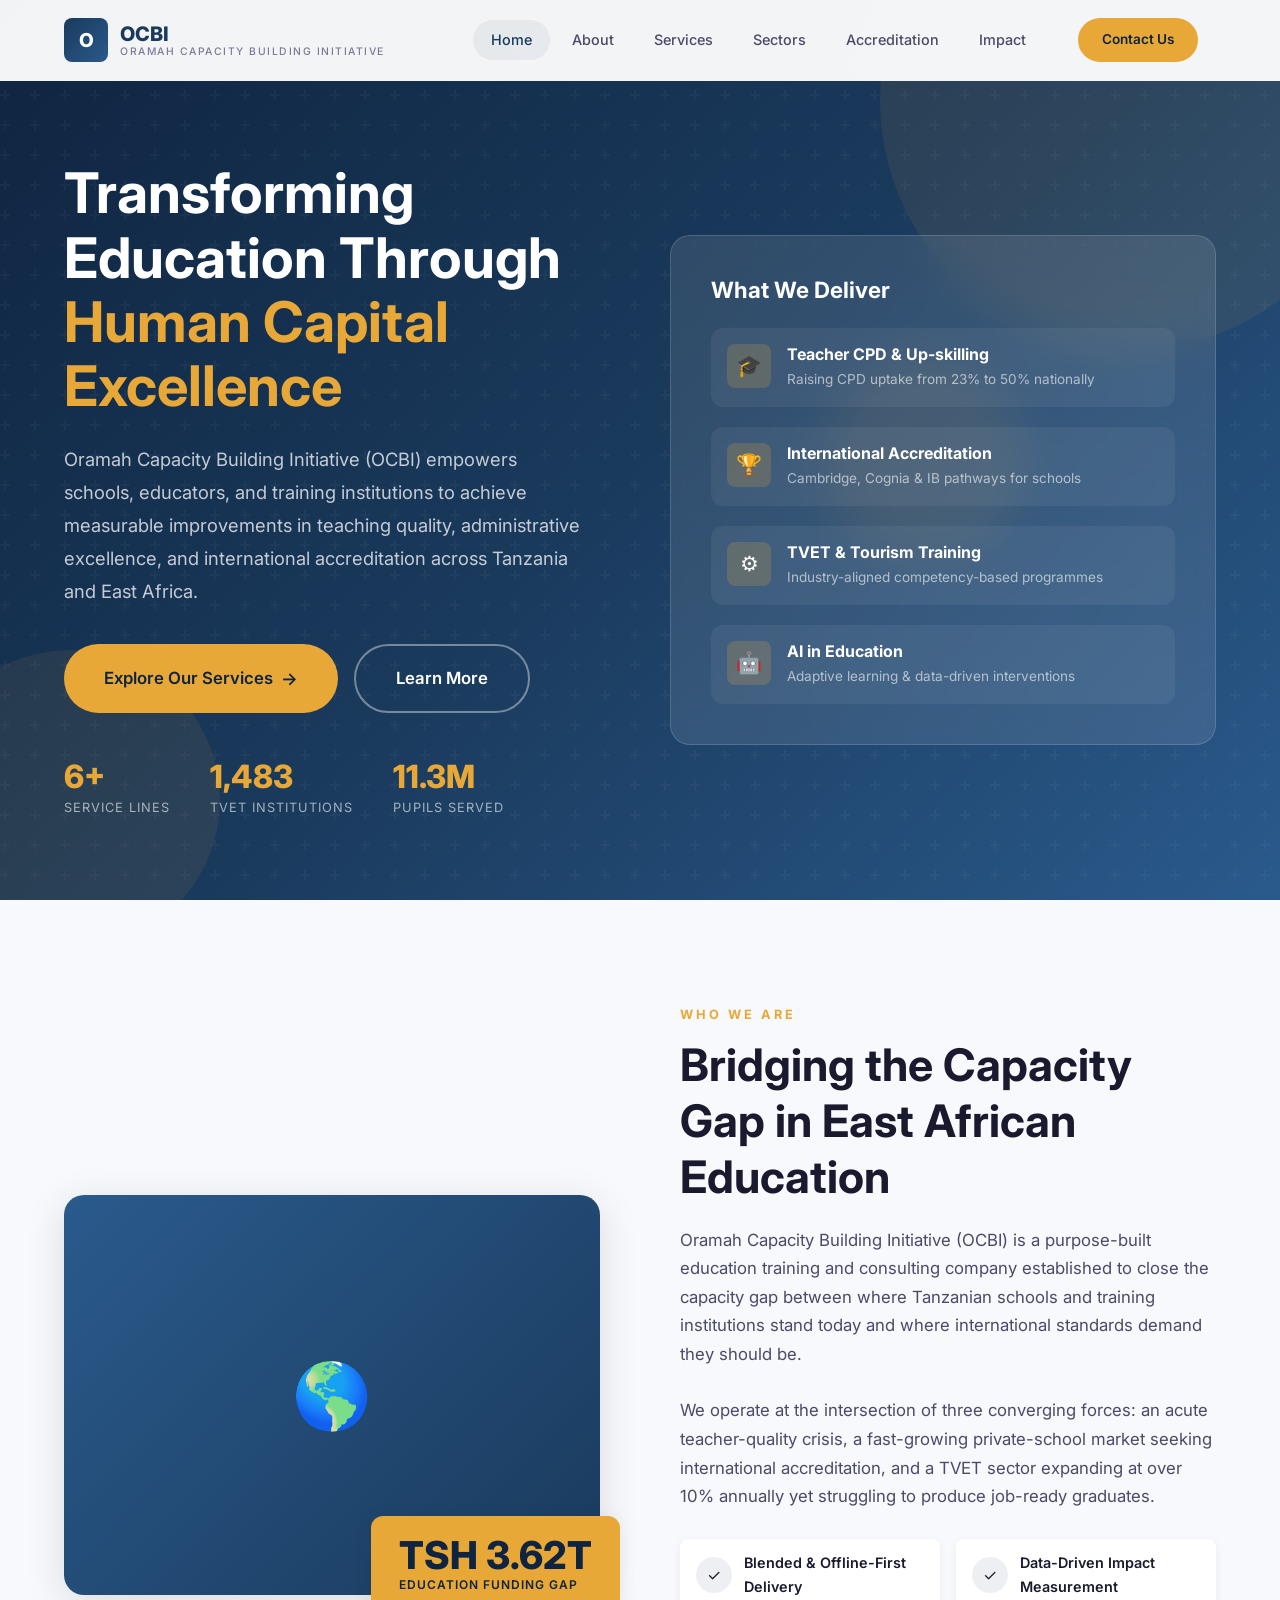
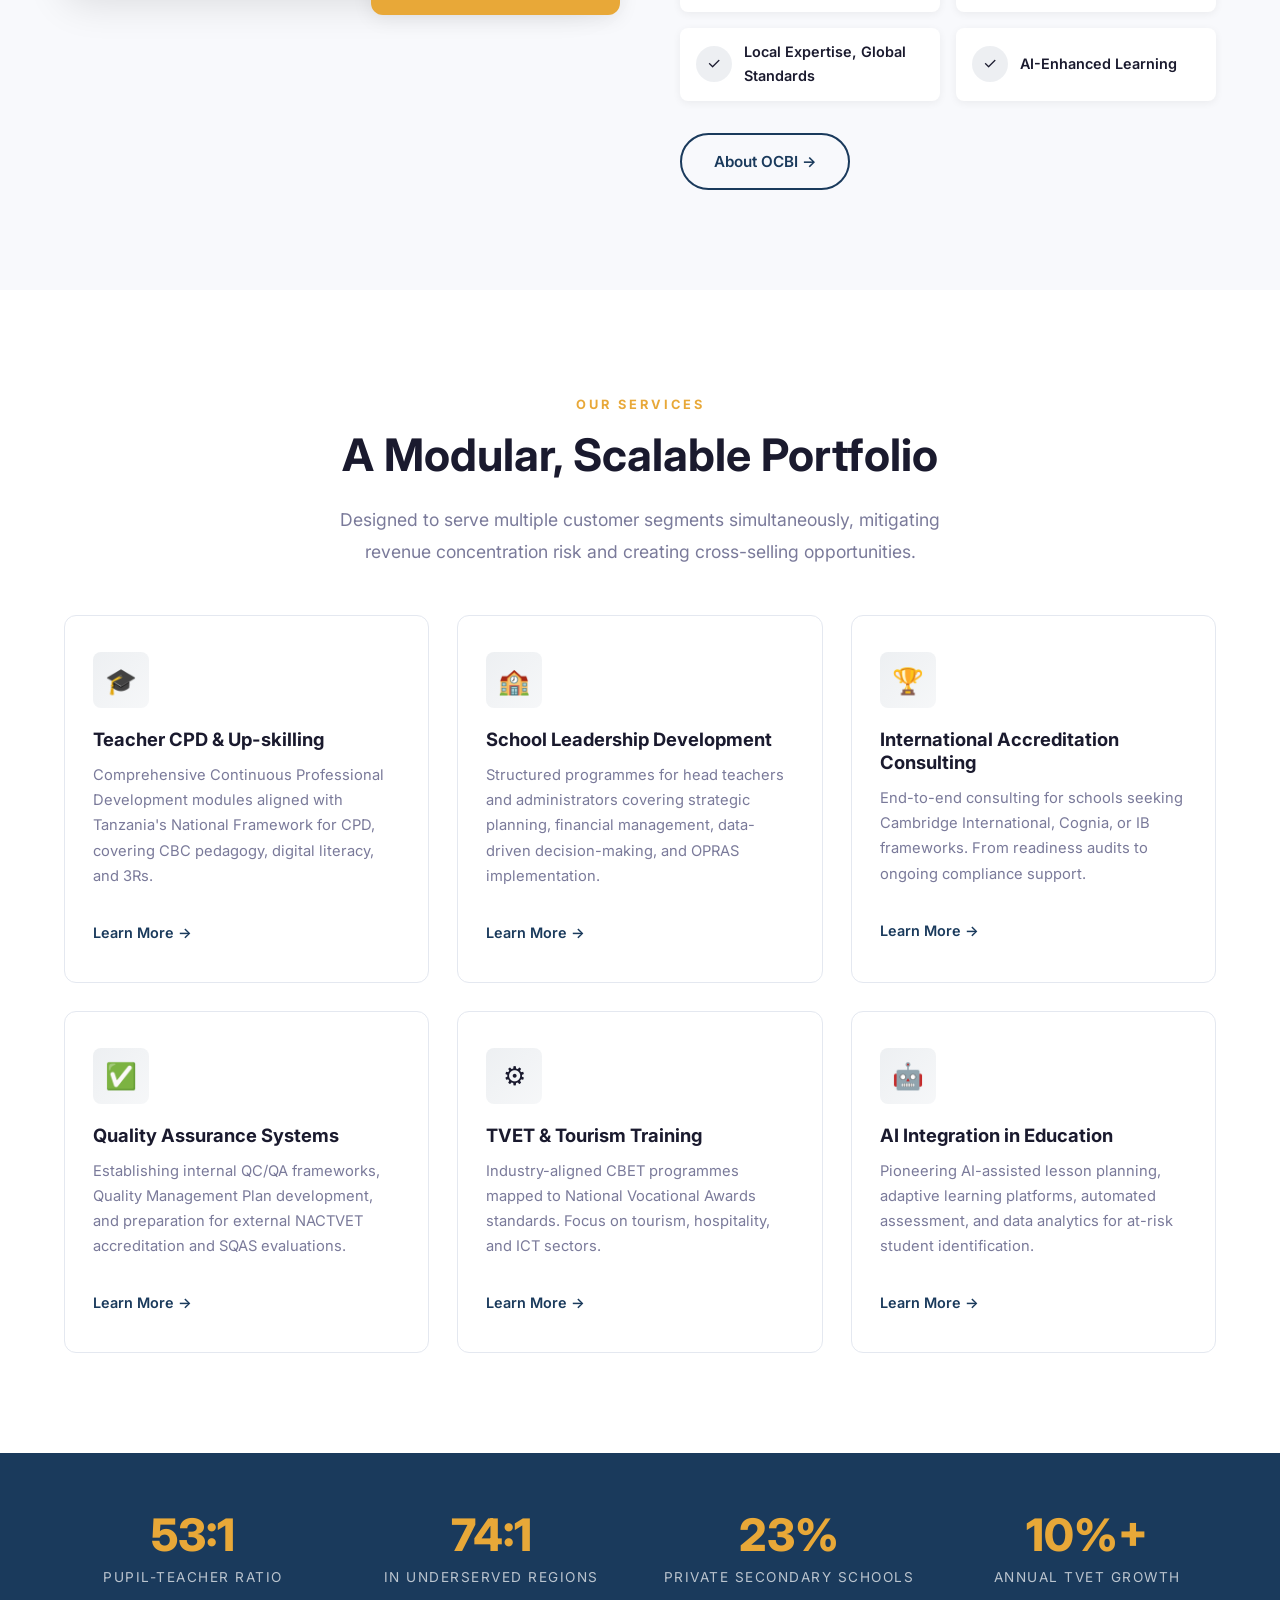
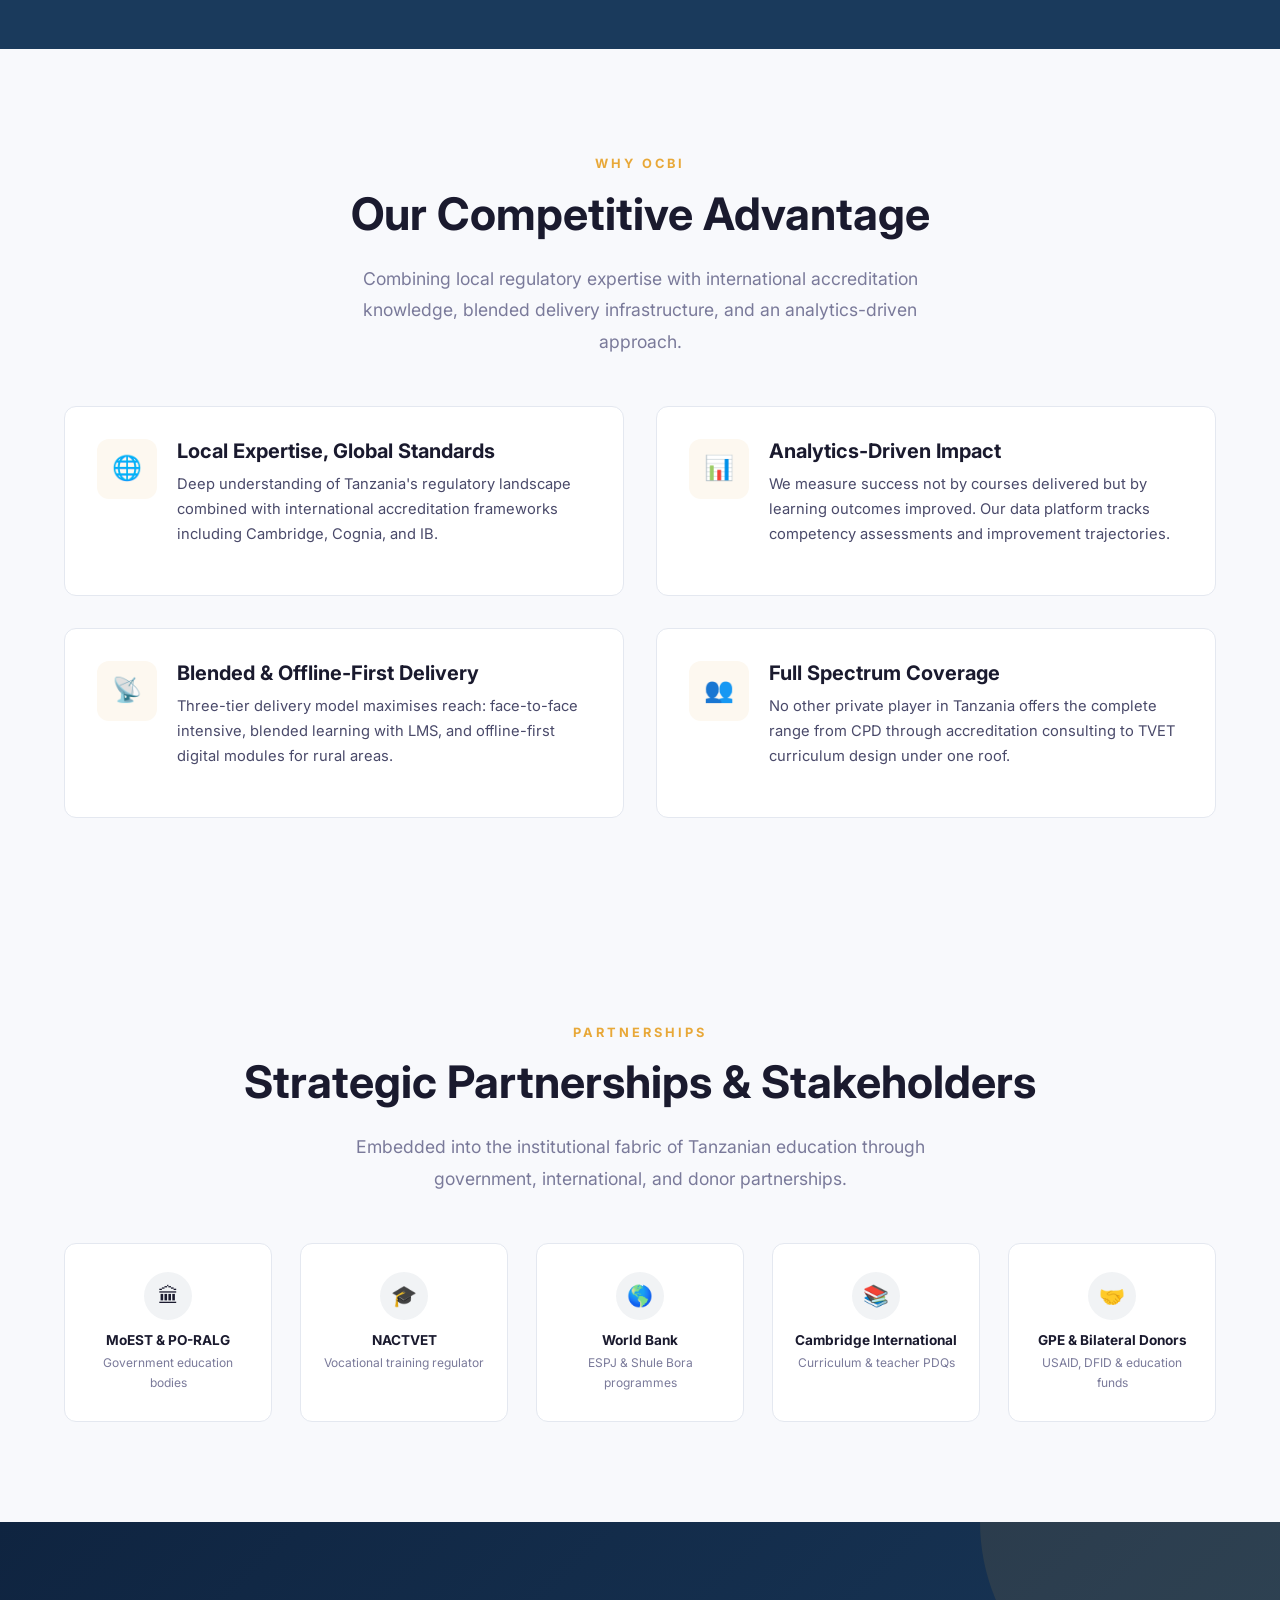
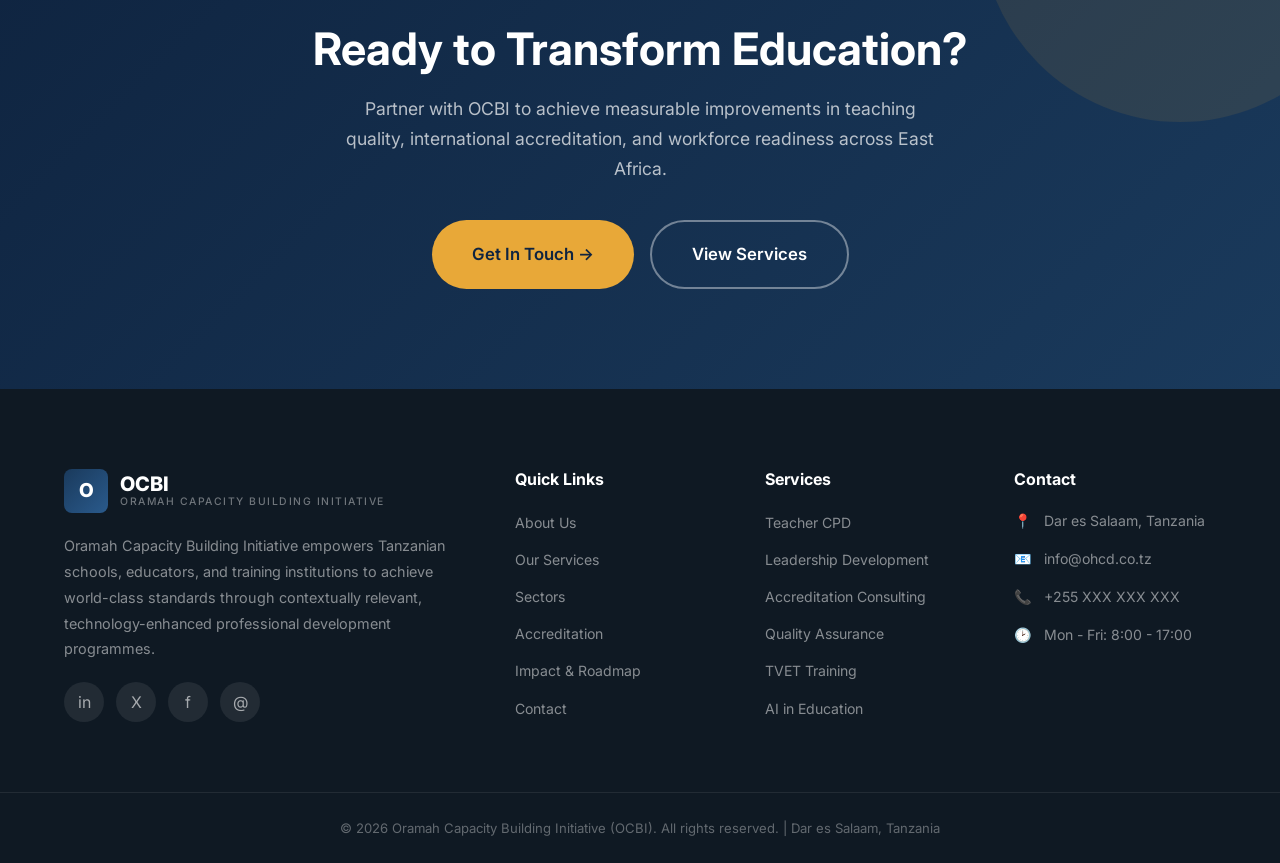
==== commit 6392f9c2: "Add co-founder photos, fix branding, remove financials - Added profile pictures for Ernest, Rumbidza" ====
--- a/docs/index.html
+++ b/docs/index.html
@@ -18,7 +18,7 @@
         <div class="logo-icon">O</div>
         <div class="logo-text">
           OCBI
-          <span>Capacity Building Initiative</span>
+          <span>Oramah Capacity Building Initiative</span>
         </div>
       </a>
 
@@ -358,7 +358,7 @@
             <div class="logo-icon">O</div>
             <div class="logo-text" style="color: white;">
               OCBI
-              <span style="color: rgba(255,255,255,0.4);">Capacity Building Initiative</span>
+              <span style="color: rgba(255,255,255,0.4);">Oramah Capacity Building Initiative</span>
             </div>
           </a>
           <p>
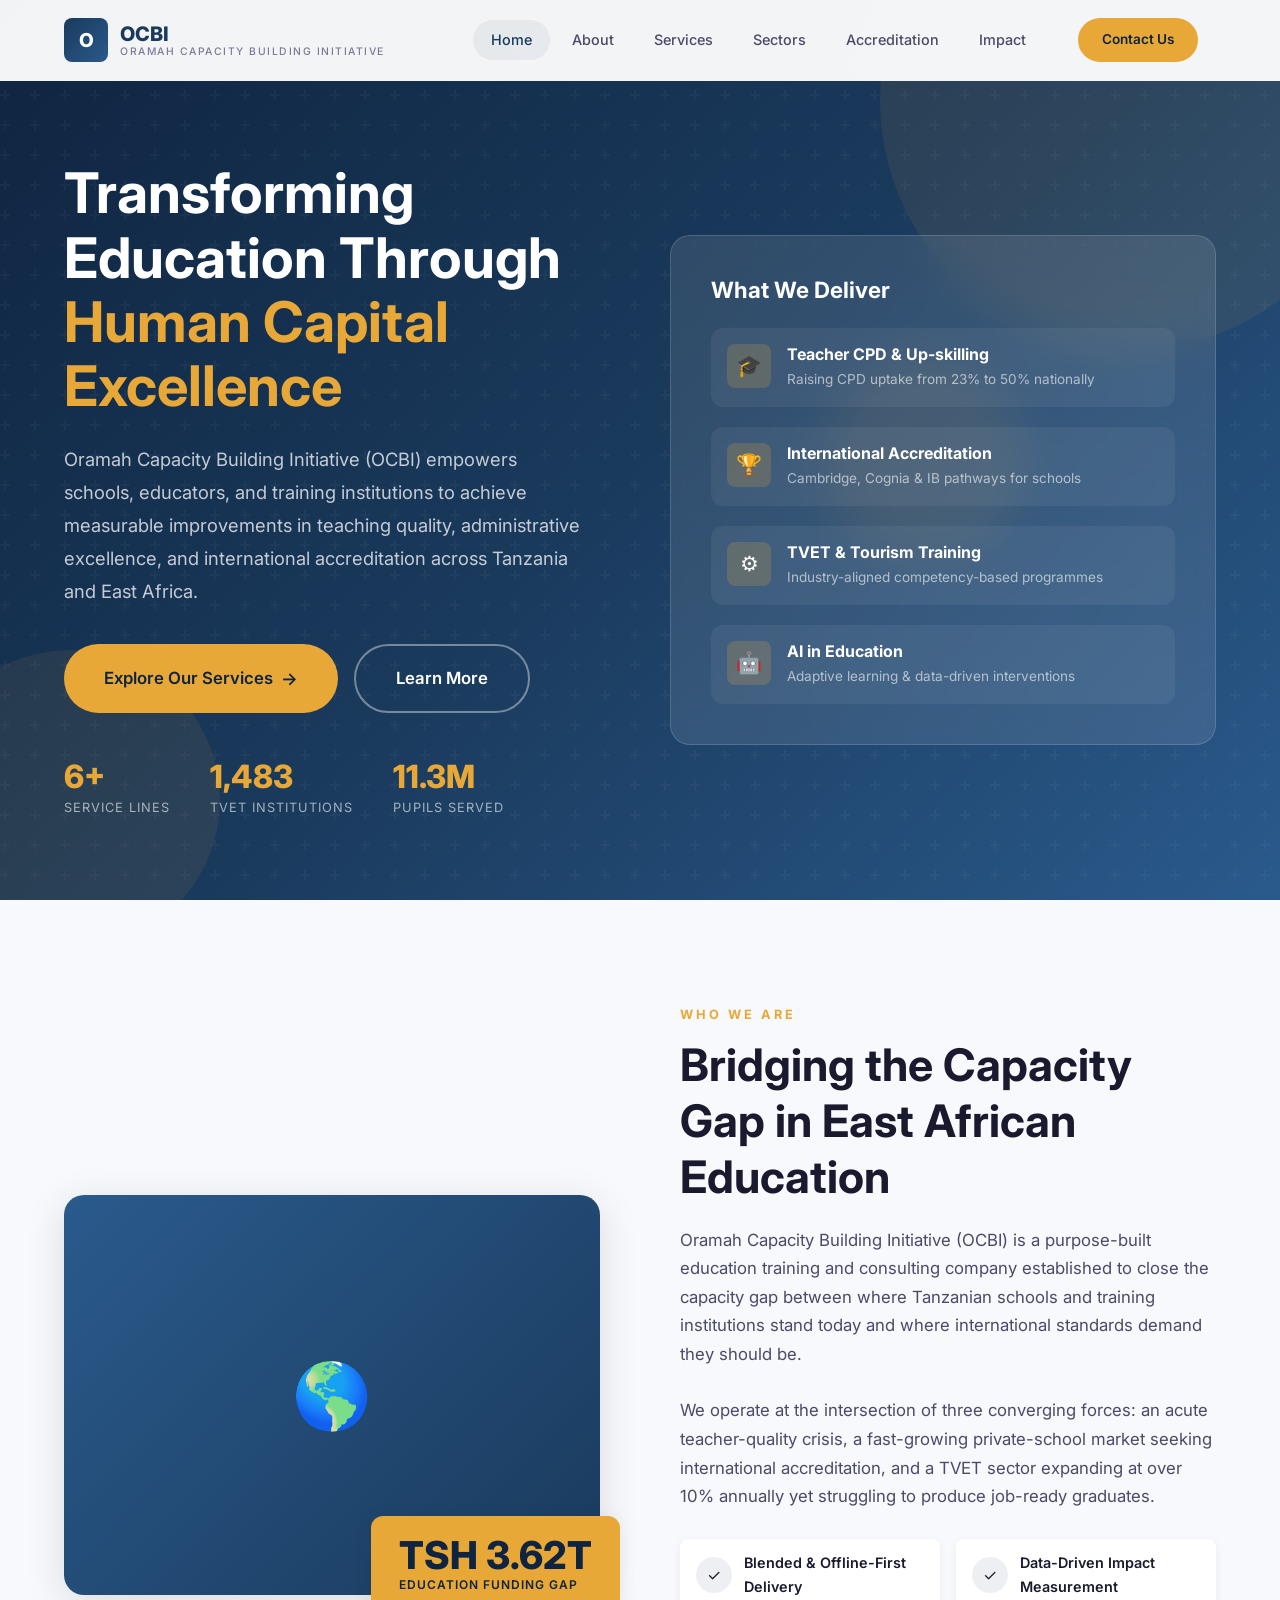
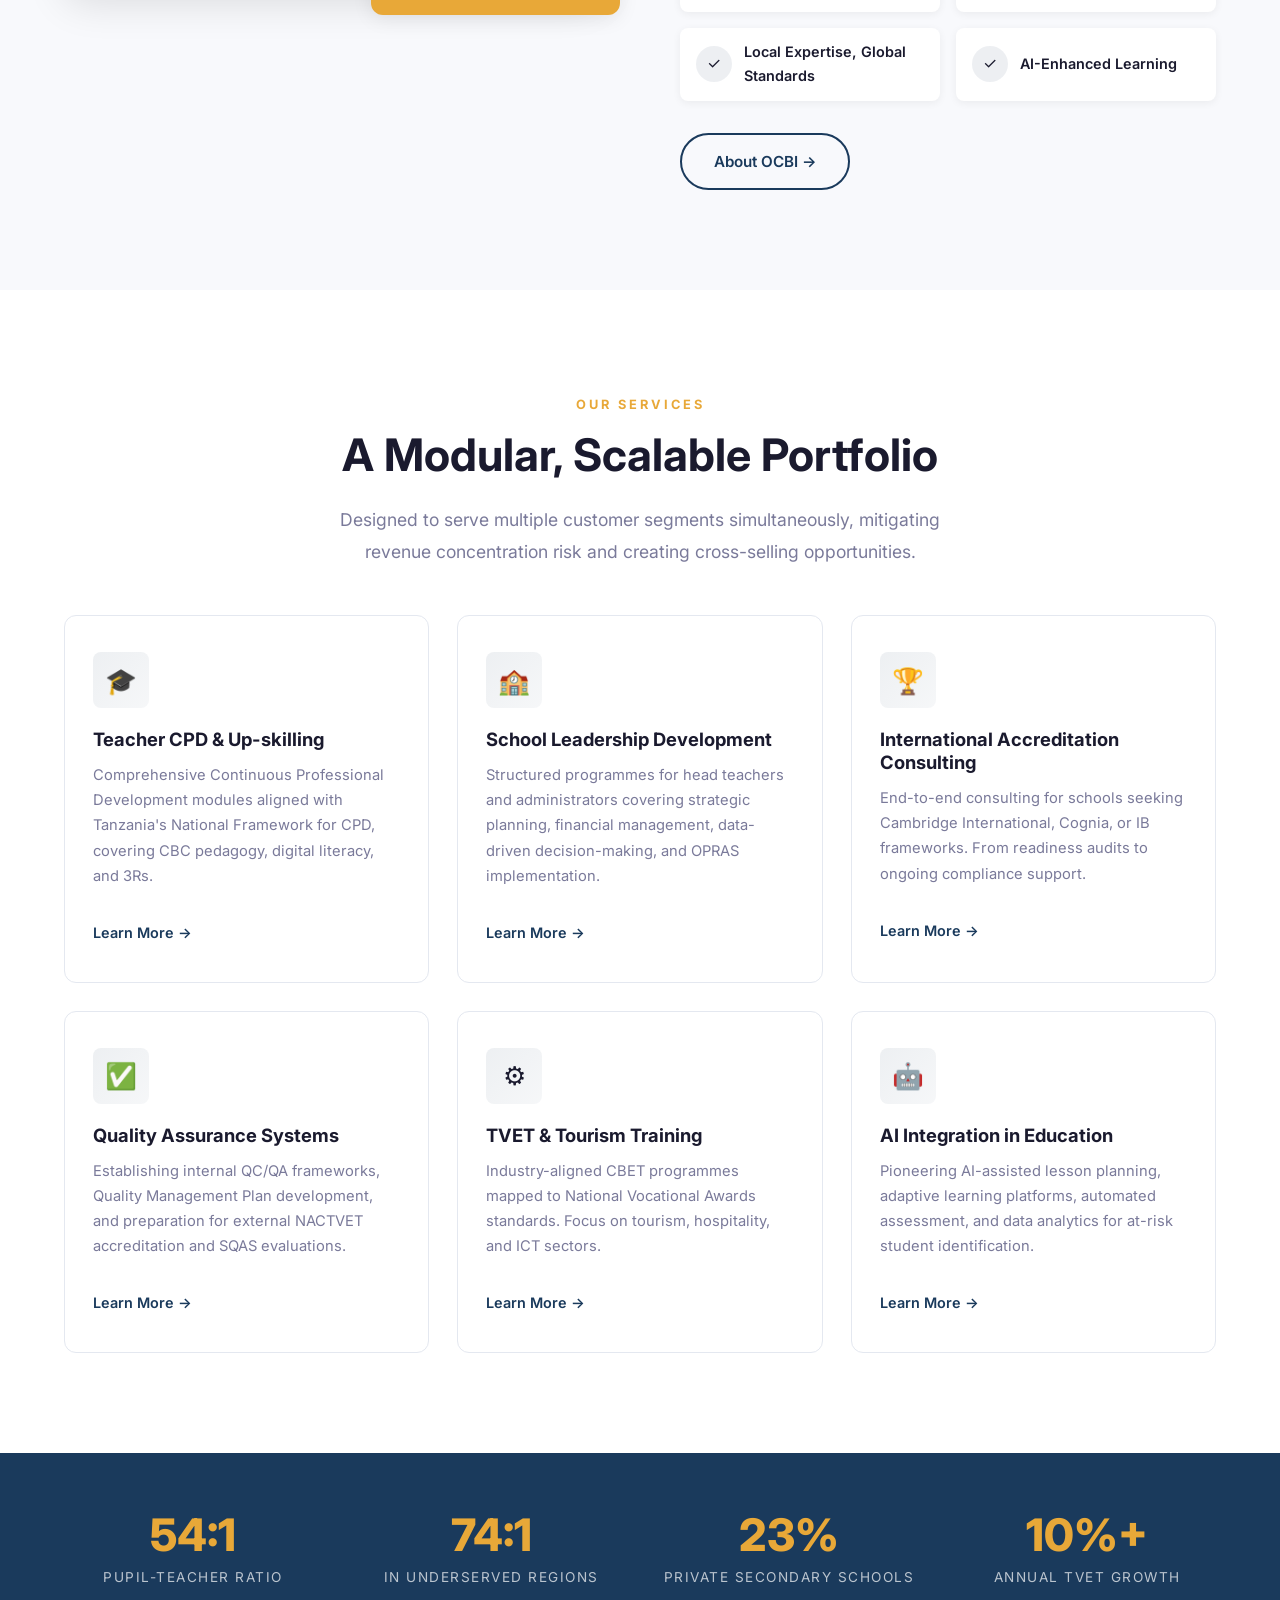
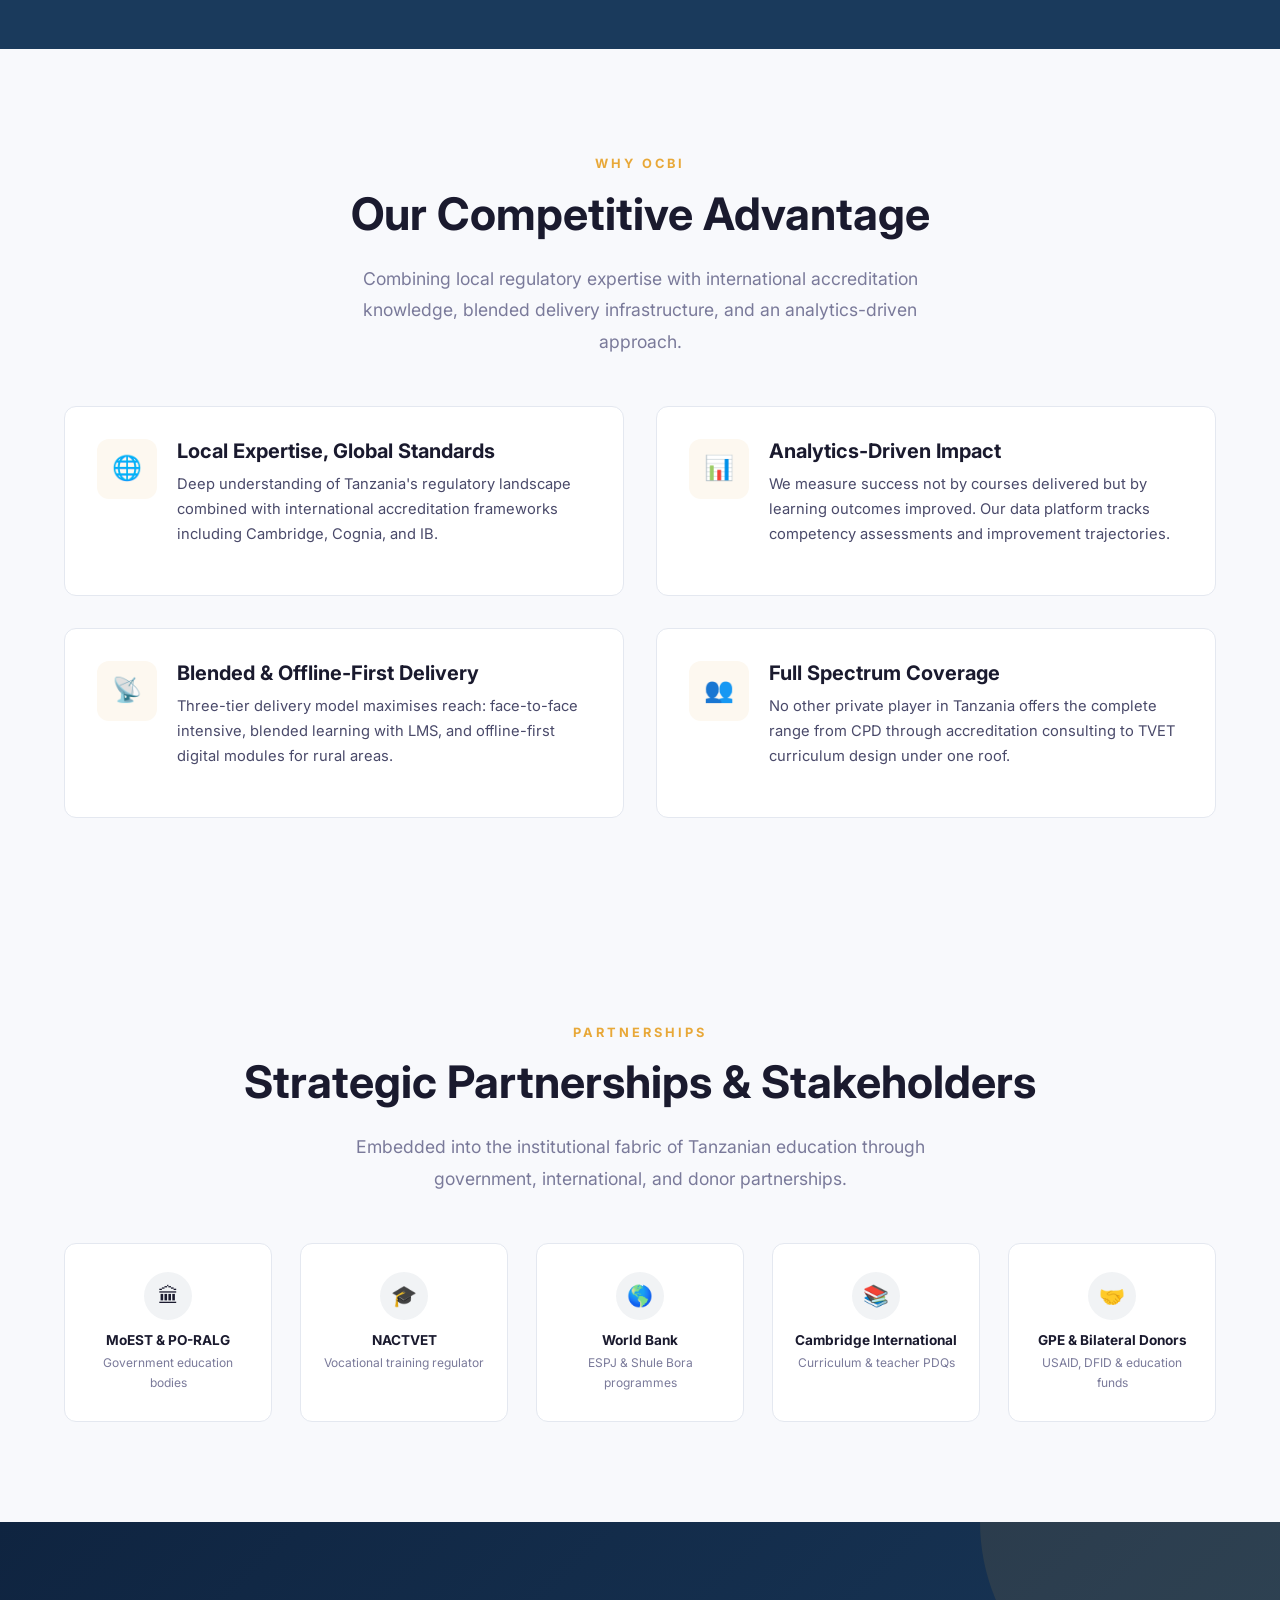
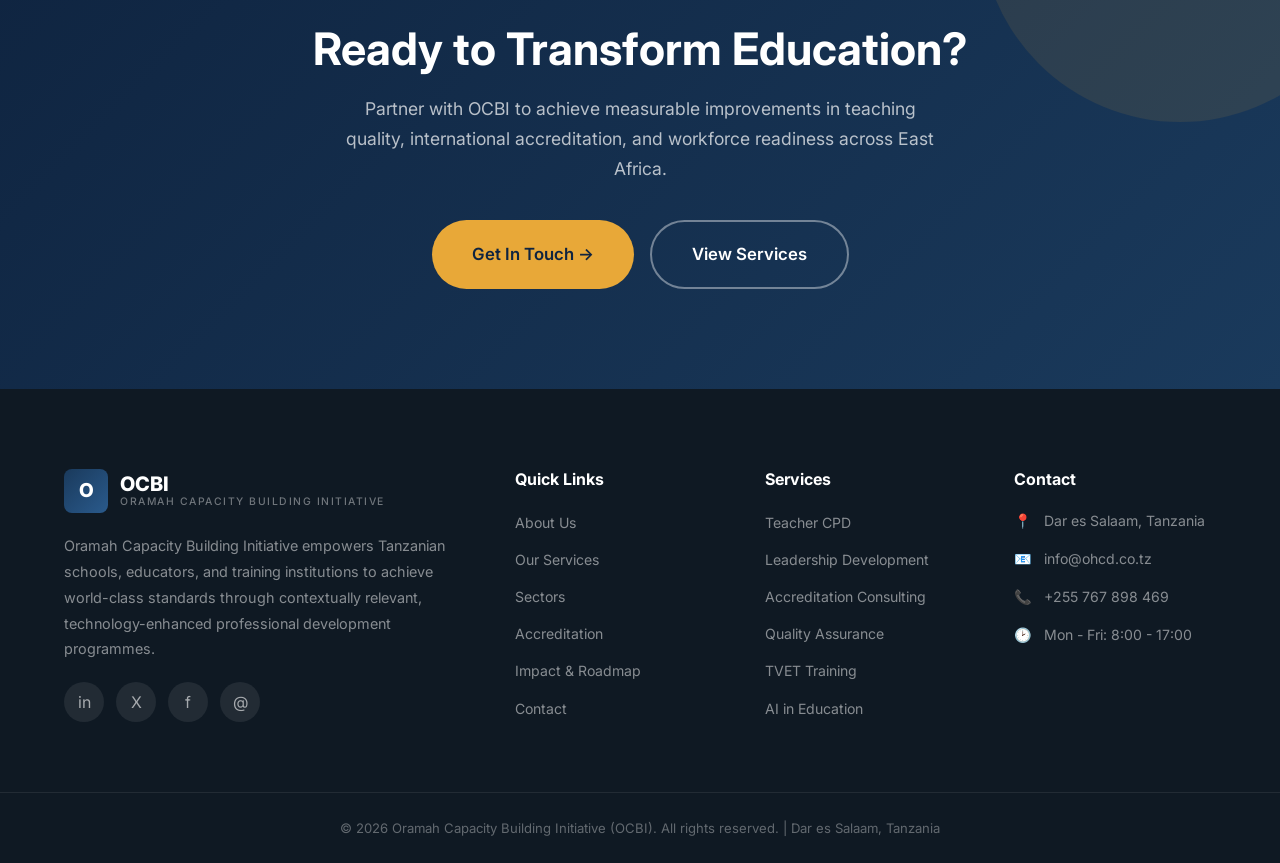
==== commit 7a9f8236: "Add README, update phone number, clean up repo - Added project README with overview and co-founder d" ====
--- a/docs/index.html
+++ b/docs/index.html
@@ -410,7 +410,7 @@
           </div>
           <div class="footer-contact-item">
             <span class="icon">&#128222;</span>
-            <span>+255 XXX XXX XXX</span>
+            <span>+255 767 898 469</span>
           </div>
           <div class="footer-contact-item">
             <span class="icon">&#128337;</span>
